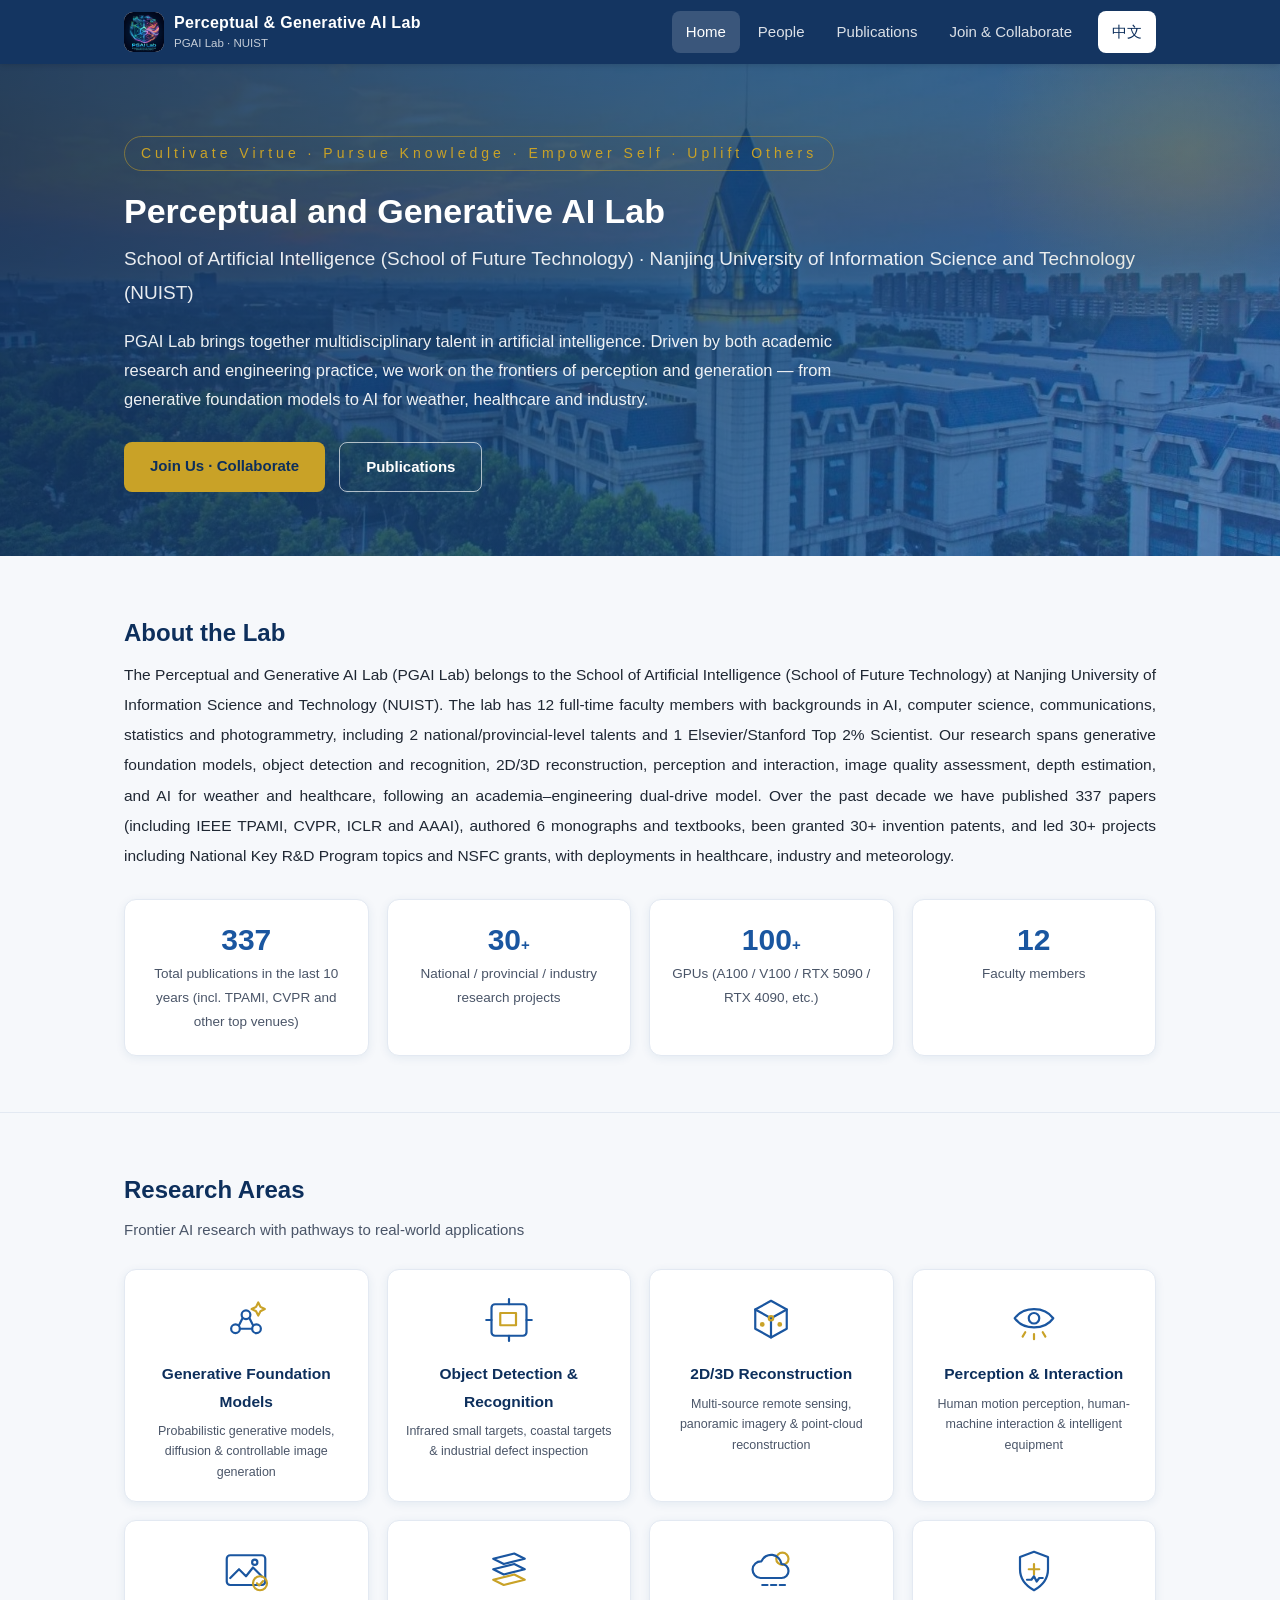
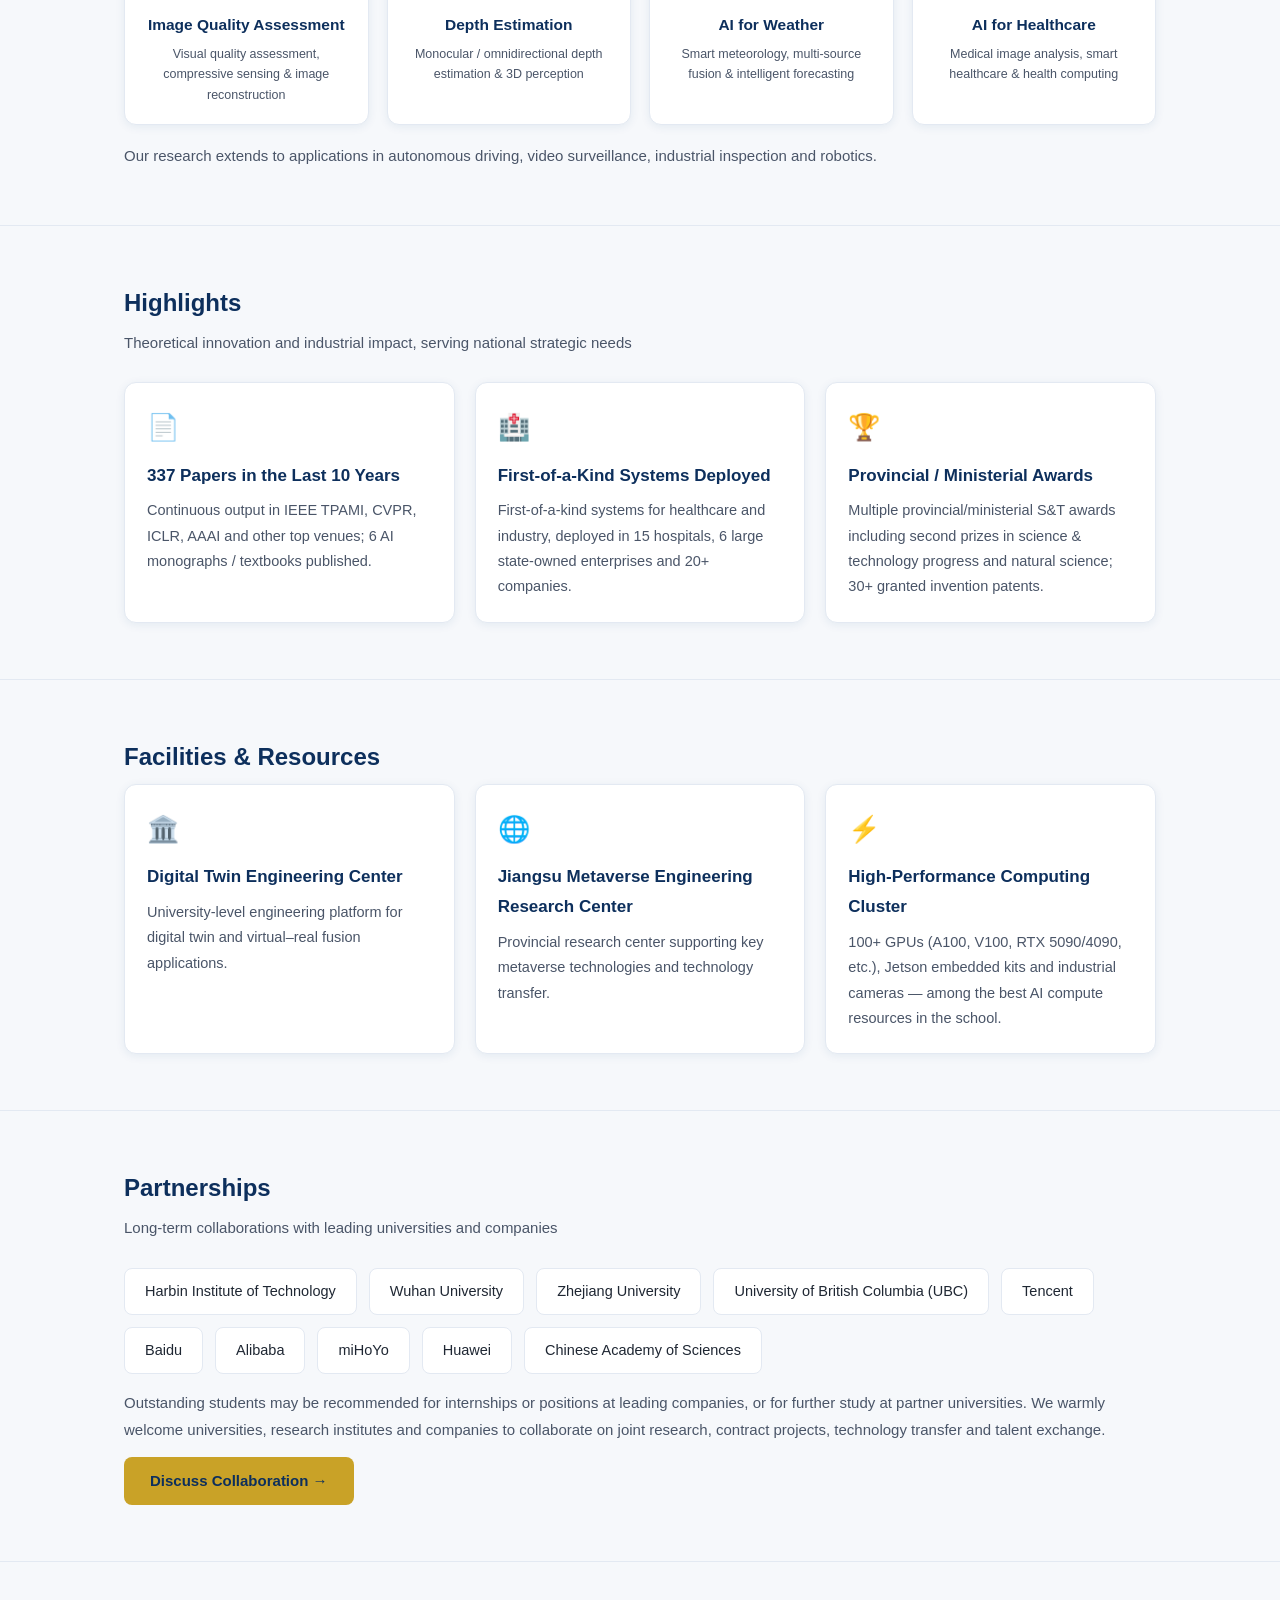
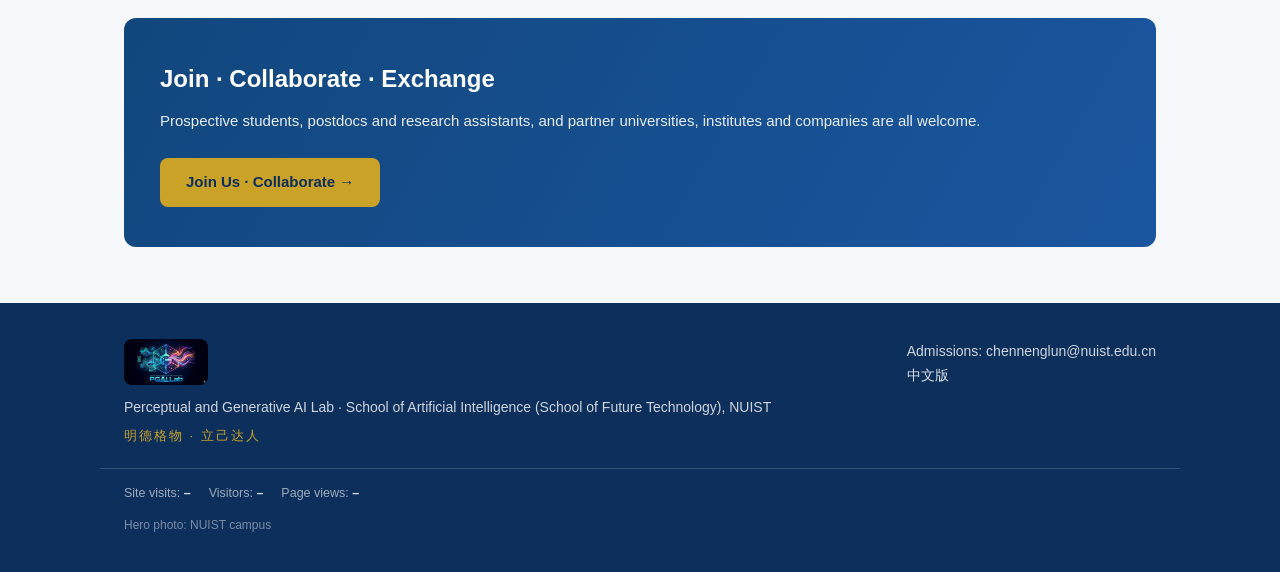
==== en/index.html @ e3d8bbc4 "Home: switch hero background to recruitment-deck cover campus photo - Use slide-1 banner from PGAI L" ====
<!DOCTYPE html>
<html lang="en">
<head>
  <meta charset="UTF-8">
  <meta name="viewport" content="width=device-width, initial-scale=1.0">
  <title>PGAI Lab · School of Artificial Intelligence (School of Future Technology), NUIST</title>
  <meta name="description" content="Perceptual and Generative AI Lab (PGAI Lab) at Nanjing University of Information Science and Technology: generative models, object detection, 2D/3D reconstruction, AI for weather and healthcare.">
  <link rel="icon" type="image/png" href="/assets/img/logo-square.png">
  <link rel="stylesheet" href="/assets/css/style.css">
</head>
<body>

<header class="site-header">
  <div class="header-inner">
    <a class="brand" href="/en/">
      <img class="logo-img" src="/assets/img/logo-square.png" alt="PGAI Lab">
      <span class="brand-text">
        <span class="brand-name">Perceptual &amp; Generative AI Lab</span><br>
        <span class="brand-sub">PGAI Lab · NUIST</span>
      </span>
    </a>
    <button class="nav-toggle" aria-label="Menu">☰</button>
    <nav class="main-nav">
      <a href="/en/" class="active">Home</a>
      <a href="/en/people.html">People</a>
      <a href="/en/publications.html">Publications</a>
      <a href="/en/join.html">Join &amp; Collaborate</a>
      <a href="/zh/" class="lang-switch">中文</a>
    </nav>
  </div>
</header>

<section class="hero">
  <div class="container">
    <span class="motto">Cultivate Virtue · Pursue Knowledge · Empower Self · Uplift Others</span>
    <h1>Perceptual and Generative AI Lab</h1>
    <div class="hero-en">School of Artificial Intelligence (School of Future Technology) · Nanjing University of Information Science and Technology (NUIST)</div>
    <p class="lead">
      PGAI Lab brings together multidisciplinary talent in artificial intelligence.
      Driven by both academic research and engineering practice, we work on the frontiers
      of perception and generation — from generative foundation models to AI for weather,
      healthcare and industry.
    </p>
    <div class="hero-actions">
      <a class="btn btn-gold" href="/en/join.html">Join Us · Collaborate</a>
      <a class="btn btn-ghost" href="/en/publications.html">Publications</a>
    </div>
  </div>
</section>

<section class="block">
  <div class="container">
    <h2 class="section-title">About the Lab</h2>
    <p class="intro-lead">
      The Perceptual and Generative AI Lab (PGAI Lab) belongs to the School of Artificial Intelligence
      (School of Future Technology) at Nanjing University of Information Science and Technology (NUIST).
      The lab has 12 full-time faculty members with backgrounds in AI, computer science, communications,
      statistics and photogrammetry, including 2 national/provincial-level talents and 1 Elsevier/Stanford
      Top 2% Scientist. Our research spans generative foundation models, object detection and recognition,
      2D/3D reconstruction, perception and interaction, image quality assessment, depth estimation, and
      AI for weather and healthcare, following an academia–engineering dual-drive model. Over the past
      decade we have published 337 papers (including IEEE TPAMI, CVPR, ICLR and AAAI), authored 6 monographs
      and textbooks, been granted 30+ invention patents, and led 30+ projects including National Key R&amp;D
      Program topics and NSFC grants, with deployments in healthcare, industry and meteorology.
    </p>
    <div class="stats">
      <div class="stat"><div class="num">337</div><div class="label">Total publications in the last 10 years (incl. TPAMI, CVPR and other top venues)</div></div>
      <div class="stat"><div class="num">30<small>+</small></div><div class="label">National / provincial / industry research projects</div></div>
      <div class="stat"><div class="num">100<small>+</small></div><div class="label">GPUs (A100 / V100 / RTX 5090 / RTX 4090, etc.)</div></div>
      <div class="stat"><div class="num">12</div><div class="label">Faculty members</div></div>
    </div>
  </div>
</section>

<section class="block">
  <div class="container">
    <h2 class="section-title">Research Areas</h2>
    <p class="section-sub">Frontier AI research with pathways to real-world applications</p>
    <div class="research-grid">
      <div class="research-card">
        <svg viewBox="0 0 64 64" fill="none" stroke="#1a56a0" stroke-width="2.5" stroke-linecap="round" stroke-linejoin="round" aria-hidden="true"><circle cx="20" cy="42" r="5"/><circle cx="32" cy="26" r="5"/><circle cx="44" cy="42" r="5"/><path d="M24 38 L28 30 M36 30 L40 38 M25 42 H39"/><path stroke="#c9a227" d="M46 12 l2.5 5 5 2.5 -5 2.5 -2.5 5 -2.5 -5 -5 -2.5 5 -2.5 Z"/></svg>
        <h3>Generative Foundation Models</h3>
        <p>Probabilistic generative models, diffusion &amp; controllable image generation</p>
      </div>
      <div class="research-card">
        <svg viewBox="0 0 64 64" fill="none" stroke="#1a56a0" stroke-width="2.5" stroke-linecap="round" stroke-linejoin="round" aria-hidden="true"><rect x="12" y="14" width="40" height="36" rx="4"/><rect stroke="#c9a227" x="22" y="24" width="18" height="14"/><path d="M32 8 V14 M32 50 V56 M6 32 H12 M52 32 H58"/></svg>
        <h3>Object Detection &amp; Recognition</h3>
        <p>Infrared small targets, coastal targets &amp; industrial defect inspection</p>
      </div>
      <div class="research-card">
        <svg viewBox="0 0 64 64" fill="none" stroke="#1a56a0" stroke-width="2.5" stroke-linecap="round" stroke-linejoin="round" aria-hidden="true"><path d="M32 10 L50 20 V42 L32 52 L14 42 V20 Z"/><path d="M14 20 L32 30 L50 20 M32 30 V52"/><circle stroke="#c9a227" cx="32" cy="30" r="2.5"/><circle stroke="#c9a227" cx="22" cy="37" r="1.5"/><circle stroke="#c9a227" cx="42" cy="37" r="1.5"/></svg>
        <h3>2D/3D Reconstruction</h3>
        <p>Multi-source remote sensing, panoramic imagery &amp; point-cloud reconstruction</p>
      </div>
      <div class="research-card">
        <svg viewBox="0 0 64 64" fill="none" stroke="#1a56a0" stroke-width="2.5" stroke-linecap="round" stroke-linejoin="round" aria-hidden="true"><path d="M10 30 C20 16 44 16 54 30 C44 44 20 44 10 30 Z"/><circle cx="32" cy="30" r="6"/><path stroke="#c9a227" d="M32 48 v6 M22 46 l-3 5 M42 46 l3 5"/></svg>
        <h3>Perception &amp; Interaction</h3>
        <p>Human motion perception, human-machine interaction &amp; intelligent equipment</p>
      </div>
      <div class="research-card">
        <svg viewBox="0 0 64 64" fill="none" stroke="#1a56a0" stroke-width="2.5" stroke-linecap="round" stroke-linejoin="round" aria-hidden="true"><rect x="10" y="14" width="44" height="34" rx="4"/><path d="M14 40 L24 30 L32 38 L40 28 L50 38"/><circle cx="42" cy="22" r="3"/><circle stroke="#c9a227" cx="48" cy="46" r="8"/><path stroke="#c9a227" d="M44.5 46 l2.5 2.5 4.5 -5"/></svg>
        <h3>Image Quality Assessment</h3>
        <p>Visual quality assessment, compressive sensing &amp; image reconstruction</p>
      </div>
      <div class="research-card">
        <svg viewBox="0 0 64 64" fill="none" stroke="#1a56a0" stroke-width="2.5" stroke-linecap="round" stroke-linejoin="round" aria-hidden="true"><path d="M14 18 L38 12 L50 18 L26 24 Z"/><path d="M14 30 L38 24 L50 30 L26 36 Z"/><path stroke="#c9a227" d="M14 42 L38 36 L50 42 L26 48 Z"/></svg>
        <h3>Depth Estimation</h3>
        <p>Monocular / omnidirectional depth estimation &amp; 3D perception</p>
      </div>
      <div class="research-card">
        <svg viewBox="0 0 64 64" fill="none" stroke="#1a56a0" stroke-width="2.5" stroke-linecap="round" stroke-linejoin="round" aria-hidden="true"><circle stroke="#c9a227" cx="45" cy="18" r="7"/><path d="M20 40 h24 a8 8 0 0 0 0 -16 a12 12 0 0 0 -23 -3 a9 9 0 0 0 -1 19 Z"/><path d="M22 48 h6 M32 48 h6 M42 48 h6"/></svg>
        <h3>AI for Weather</h3>
        <p>Smart meteorology, multi-source fusion &amp; intelligent forecasting</p>
      </div>
      <div class="research-card">
        <svg viewBox="0 0 64 64" fill="none" stroke="#1a56a0" stroke-width="2.5" stroke-linecap="round" stroke-linejoin="round" aria-hidden="true"><path d="M32 10 L48 16 V30 C48 42 41 49 32 54 C23 49 16 42 16 30 V16 Z"/><path stroke="#c9a227" d="M32 24 v12 M26 30 h12"/><path d="M24 42 h5 l3 -4 3 6 3 -4 h4"/></svg>
        <h3>AI for Healthcare</h3>
        <p>Medical image analysis, smart healthcare &amp; health computing</p>
      </div>
    </div>
    <p style="margin-top:18px;color:var(--ink-soft);font-size:15px;">
      Our research extends to applications in autonomous driving, video surveillance,
      industrial inspection and robotics.
    </p>
  </div>
</section>

<section class="block">
  <div class="container">
    <h2 class="section-title">Highlights</h2>
    <p class="section-sub">Theoretical innovation and industrial impact, serving national strategic needs</p>
    <div class="card-grid">
      <div class="card">
        <div class="icon">📄</div>
        <h3>337 Papers in the Last 10 Years</h3>
        <p>Continuous output in IEEE TPAMI, CVPR, ICLR, AAAI and other top venues; 6 AI monographs / textbooks published.</p>
      </div>
      <div class="card">
        <div class="icon">🏥</div>
        <h3>First-of-a-Kind Systems Deployed</h3>
        <p>First-of-a-kind systems for healthcare and industry, deployed in 15 hospitals, 6 large state-owned enterprises and 20+ companies.</p>
      </div>
      <div class="card">
        <div class="icon">🏆</div>
        <h3>Provincial / Ministerial Awards</h3>
        <p>Multiple provincial/ministerial S&amp;T awards including second prizes in science &amp; technology progress and natural science; 30+ granted invention patents.</p>
      </div>
    </div>
  </div>
</section>

<section class="block">
  <div class="container">
    <h2 class="section-title">Facilities &amp; Resources</h2>
    <div class="card-grid">
      <div class="card">
        <div class="icon">🏛️</div>
        <h3>Digital Twin Engineering Center</h3>
        <p>University-level engineering platform for digital twin and virtual–real fusion applications.</p>
      </div>
      <div class="card">
        <div class="icon">🌐</div>
        <h3>Jiangsu Metaverse Engineering Research Center</h3>
        <p>Provincial research center supporting key metaverse technologies and technology transfer.</p>
      </div>
      <div class="card">
        <div class="icon">⚡</div>
        <h3>High-Performance Computing Cluster</h3>
        <p>100+ GPUs (A100, V100, RTX 5090/4090, etc.), Jetson embedded kits and industrial cameras — among the best AI compute resources in the school.</p>
      </div>
    </div>
  </div>
</section>

<section class="block">
  <div class="container">
    <h2 class="section-title">Partnerships</h2>
    <p class="section-sub">Long-term collaborations with leading universities and companies</p>
    <div class="partner-row">
      <span class="partner">Harbin Institute of Technology</span>
      <span class="partner">Wuhan University</span>
      <span class="partner">Zhejiang University</span>
      <span class="partner">University of British Columbia (UBC)</span>
      <span class="partner">Tencent</span>
      <span class="partner">Baidu</span>
      <span class="partner">Alibaba</span>
      <span class="partner">miHoYo</span>
      <span class="partner">Huawei</span>
      <span class="partner">Chinese Academy of Sciences</span>
    </div>
    <p style="margin-top:16px;color:var(--ink-soft);font-size:15px;">
      Outstanding students may be recommended for internships or positions at leading companies,
      or for further study at partner universities.
      We warmly welcome universities, research institutes and companies to collaborate on joint research,
      contract projects, technology transfer and talent exchange.
    </p>
    <p style="margin-top:14px;"><a class="btn btn-gold" href="mailto:dingxin@nuist.edu.cn">Discuss Collaboration →</a></p>
  </div>
</section>

<section class="block">
  <div class="container">
    <div class="cta">
      <div>
        <h2>Join · Collaborate · Exchange</h2>
        <p>Prospective students, postdocs and research assistants, and partner universities, institutes and companies are all welcome.</p>
      </div>
      <a class="btn btn-gold" href="/en/join.html">Join Us · Collaborate →</a>
    </div>
  </div>
</section>

<footer class="site-footer">
  <div class="container footer-inner">
    <div>
      <img class="footer-logo" src="/assets/img/logo-wide.png" alt="PGAI Lab">
      <div>Perceptual and Generative AI Lab · School of Artificial Intelligence (School of Future Technology), NUIST</div>
      <div class="motto">明德格物 · 立己达人</div>
    </div>
    <div>
      <div>Admissions: chennenglun@nuist.edu.cn</div>
      <div><a href="/zh/">中文版</a></div>
    </div>
  </div>
  <div class="container busuanzi-wrap">
    <span>Site visits: <span id="busuanzi_value_site_pv">–</span></span><span>Visitors: <span id="busuanzi_value_site_uv">–</span></span><span>Page views: <span id="busuanzi_value_page_pv">–</span></span>
  </div>
  <div class="container photo-credit">Hero photo: NUIST campus</div>
</footer>

<script src="/assets/js/main.js"></script>
<script async src="https://busuanzi.ibruce.info/busuanzi/2.3/busuanzi.pure.mini.js"></script>
</body>
</html>
---- assets/css/style.css ----
/* ==========================================================
   PGAI Lab · NUIST — shared stylesheet
   ========================================================== */
:root {
  --blue-900: #0d2f5c;
  --blue-700: #12477d;
  --blue-600: #1a56a0;
  --blue-500: #2467b8;
  --gold: #c9a227;
  --ink: #1f2733;
  --ink-soft: #4a5568;
  --line: #e3e9f2;
  --bg: #f6f8fb;
  --card: #ffffff;
  --radius: 12px;
  --shadow: 0 2px 10px rgba(18, 71, 125, 0.08);
  --maxw: 1080px;
}

* { margin: 0; padding: 0; box-sizing: border-box; }

html { scroll-behavior: smooth; }

body {
  font-family: -apple-system, BlinkMacSystemFont, "PingFang SC", "Hiragino Sans GB",
    "Microsoft YaHei", "Segoe UI", Roboto, "Helvetica Neue", Arial, sans-serif;
  color: var(--ink);
  background: var(--bg);
  line-height: 1.75;
  font-size: 16px;
}

a { color: var(--blue-600); text-decoration: none; }
a:hover { color: var(--blue-500); text-decoration: underline; }

img { max-width: 100%; display: block; }

.container { max-width: var(--maxw); margin: 0 auto; padding: 0 24px; }

/* ---------- Header ---------- */
.site-header {
  position: sticky; top: 0; z-index: 50;
  background: rgba(13, 47, 92, 0.97);
  backdrop-filter: blur(6px);
  box-shadow: 0 1px 6px rgba(0, 0, 0, 0.15);
}
.header-inner {
  max-width: var(--maxw); margin: 0 auto; padding: 0 24px;
  display: flex; align-items: center; justify-content: space-between;
  height: 64px; gap: 16px;
}
.brand { display: flex; align-items: center; gap: 10px; color: #fff; }
.brand:hover { text-decoration: none; color: #fff; }
.brand .logo-mark {
  width: 38px; height: 38px; border-radius: 9px;
  background: linear-gradient(135deg, var(--gold), #e3c65a);
  color: var(--blue-900); font-weight: 800; font-size: 15px;
  display: flex; align-items: center; justify-content: center;
  letter-spacing: 0.5px;
}
.brand .logo-img {
  width: 40px; height: 40px; border-radius: 9px; object-fit: contain;
  background: #f5f7fa; flex: none;
}
.footer-logo {
  height: 46px; width: auto; border-radius: 8px; margin-bottom: 10px;
  background: #f5f7fa; display: block;
}
.brand .brand-text { line-height: 1.2; }
.brand .brand-name { font-size: 16px; font-weight: 700; letter-spacing: 0.3px; }
.brand .brand-sub { font-size: 11.5px; opacity: 0.75; }

.main-nav { display: flex; align-items: center; gap: 4px; }
.main-nav a {
  color: rgba(255, 255, 255, 0.85); font-size: 15px; font-weight: 500;
  padding: 8px 14px; border-radius: 8px; transition: background 0.15s;
}
.main-nav a:hover { background: rgba(255, 255, 255, 0.12); color: #fff; text-decoration: none; }
.main-nav a.active { background: rgba(255, 255, 255, 0.16); color: #fff; }
.lang-switch {
  margin-left: 8px; padding: 6px 12px; font-size: 13px; font-weight: 600;
  color: var(--blue-900) !important; background: #fff; border-radius: 20px;
}
.lang-switch:hover { background: var(--gold); color: var(--blue-900) !important; }

.nav-toggle {
  display: none; background: none; border: 0; color: #fff;
  font-size: 22px; cursor: pointer; padding: 6px 10px;
}

/* ---------- Hero ---------- */
.hero {
  background:
    linear-gradient(120deg, rgba(13, 47, 92, 0.88) 0%, rgba(18, 71, 125, 0.78) 55%, rgba(26, 86, 160, 0.66) 100%),
    url("../img/campus-hero.jpg") center / cover no-repeat;
  background-color: var(--blue-900);
  color: #fff; padding: 72px 0 64px; position: relative; overflow: hidden;
}
.hero::after {
  content: ""; position: absolute; right: -120px; top: -120px;
  width: 420px; height: 420px; border-radius: 50%;
  background: radial-gradient(circle, rgba(201, 162, 39, 0.22), transparent 70%);
}
.hero .motto {
  display: inline-block; font-size: 14px; letter-spacing: 4px;
  color: var(--gold); border: 1px solid rgba(201, 162, 39, 0.5);
  border-radius: 20px; padding: 4px 16px; margin-bottom: 18px;
}
.hero h1 { font-size: 34px; line-height: 1.35; font-weight: 800; margin-bottom: 8px; }
.hero .hero-en { font-size: 19px; opacity: 0.9; font-weight: 500; margin-bottom: 18px; }
.hero p.lead { max-width: 760px; font-size: 16.5px; opacity: 0.92; }
.hero .hero-actions { margin-top: 28px; display: flex; gap: 14px; flex-wrap: wrap; }
.btn {
  display: inline-block; padding: 11px 26px; border-radius: 8px;
  font-size: 15px; font-weight: 600; transition: transform 0.12s, box-shadow 0.12s;
}
.btn:hover { text-decoration: none; transform: translateY(-1px); }
.btn-gold { background: var(--gold); color: var(--blue-900) !important; }
.btn-gold:hover { background: #d9b53e; }
.btn-ghost { border: 1.5px solid rgba(255, 255, 255, 0.65); color: #fff !important; }
.btn-ghost:hover { background: rgba(255, 255, 255, 0.12); }

/* ---------- Page hero (inner pages) ---------- */
.page-hero {
  background: linear-gradient(120deg, var(--blue-900), var(--blue-700));
  color: #fff; padding: 44px 0 40px;
}
.page-hero h1 { font-size: 28px; font-weight: 800; }
.page-hero .crumb { font-size: 13.5px; opacity: 0.7; margin-bottom: 6px; }

/* ---------- Sections ---------- */
section.block { padding: 56px 0; }
section.block + section.block { border-top: 1px solid var(--line); }
.section-title { font-size: 24px; font-weight: 800; color: var(--blue-900); margin-bottom: 6px; }
.section-title .en { font-size: 15px; font-weight: 500; color: var(--ink-soft); margin-left: 10px; }
.section-sub { color: var(--ink-soft); margin-bottom: 26px; font-size: 15px; }

/* ---------- Stats ---------- */
.stats {
  display: grid; grid-template-columns: repeat(4, 1fr); gap: 18px;
  margin-top: 8px;
}
.stat {
  background: var(--card); border: 1px solid var(--line); border-radius: var(--radius);
  padding: 22px 18px; text-align: center; box-shadow: var(--shadow);
}
.stat .num { font-size: 30px; font-weight: 800; color: var(--blue-600); line-height: 1.2; }
.stat .num small { font-size: 15px; font-weight: 600; }
.stat .label { font-size: 13.5px; color: var(--ink-soft); margin-top: 4px; }

/* ---------- Intro & research cards ---------- */
.intro-lead {
  font-size: 15.5px; color: var(--ink); line-height: 1.95;
  margin-bottom: 28px; text-align: justify;
}
.research-grid { display: grid; grid-template-columns: repeat(4, 1fr); gap: 18px; }
.research-card {
  background: var(--card); border: 1px solid var(--line); border-radius: var(--radius);
  box-shadow: var(--shadow); padding: 22px 16px 18px; text-align: center;
  transition: transform 0.15s, box-shadow 0.15s;
}
.research-card:hover { transform: translateY(-3px); box-shadow: 0 6px 18px rgba(18, 71, 125, 0.14); }
.research-card svg { width: 56px; height: 56px; margin: 0 auto 12px; display: block; }
.research-card h3 { font-size: 15.5px; color: var(--blue-900); margin-bottom: 6px; }
.research-card p { font-size: 12.5px; color: var(--ink-soft); line-height: 1.65; }

/* ---------- Cards ---------- */
.card-grid { display: grid; grid-template-columns: repeat(3, 1fr); gap: 20px; }
.card {
  background: var(--card); border: 1px solid var(--line); border-radius: var(--radius);
  padding: 22px; box-shadow: var(--shadow);
}
.card h3 { font-size: 17px; color: var(--blue-900); margin-bottom: 8px; }
.card p { font-size: 14.5px; color: var(--ink-soft); }
.card .icon { font-size: 26px; margin-bottom: 10px; }

/* ---------- Team ---------- */
.team-grid { display: grid; grid-template-columns: repeat(4, 1fr); gap: 20px; }
.member {
  background: var(--card); border: 1px solid var(--line); border-radius: var(--radius);
  padding: 22px 18px; text-align: center; box-shadow: var(--shadow);
  transition: transform 0.15s, box-shadow 0.15s;
}
.member:hover { transform: translateY(-3px); box-shadow: 0 6px 18px rgba(18, 71, 125, 0.14); }
.avatar {
  width: 72px; height: 72px; border-radius: 50%; margin: 0 auto 12px;
  background: linear-gradient(135deg, var(--blue-600), var(--blue-500));
  color: #fff; font-size: 24px; font-weight: 700;
  display: flex; align-items: center; justify-content: center;
}
.member.director .avatar { background: linear-gradient(135deg, var(--blue-900), var(--gold)); }
.member .name { font-size: 17px; font-weight: 700; color: var(--blue-900); }
.member .title { font-size: 13px; color: var(--gold); font-weight: 600; margin: 2px 0 8px; min-height: 18px; }
.member .field { font-size: 13px; color: var(--ink-soft); line-height: 1.6; }
.member .email { display: inline-block; margin-top: 10px; font-size: 12.5px; word-break: break-all; }
.member .bio { font-size: 13px; color: var(--ink-soft); text-align: left; margin-top: 12px; border-top: 1px dashed var(--line); padding-top: 12px; line-height: 1.7; }
.member img.avatar-img, .director-photo {
  width: 72px; height: 72px; border-radius: 50%; object-fit: cover;
  margin: 0 auto 12px; display: block; border: 3px solid #eaf1fa;
}
.director-photo { width: 110px; height: 110px; }
.member .homepage { display: inline-block; margin-top: 8px; font-size: 12.5px; font-weight: 600; }

/* ---------- Lists ---------- */
.feat-list { list-style: none; }
.feat-list li { padding: 9px 0 9px 30px; position: relative; color: var(--ink); font-size: 15px; }
.feat-list li::before {
  content: "✓"; position: absolute; left: 0; top: 9px;
  color: var(--gold); font-weight: 800;
}
.tag-row { display: flex; flex-wrap: wrap; gap: 10px; }
.tag {
  background: #eaf1fa; color: var(--blue-700); border-radius: 20px;
  padding: 6px 16px; font-size: 14px; font-weight: 500;
}

/* ---------- Partners ---------- */
.partner-row { display: flex; flex-wrap: wrap; gap: 12px; }
.partner {
  background: var(--card); border: 1px solid var(--line); border-radius: 8px;
  padding: 10px 20px; font-size: 14.5px; color: var(--ink); font-weight: 500;
}

/* ---------- CTA ---------- */
.cta {
  background: linear-gradient(120deg, var(--blue-700), var(--blue-600));
  color: #fff; border-radius: var(--radius); padding: 40px 36px;
  display: flex; align-items: center; justify-content: space-between; gap: 24px; flex-wrap: wrap;
}
.cta h2 { font-size: 24px; margin-bottom: 8px; }
.cta p { opacity: 0.9; font-size: 15px; }

/* ---------- Footer ---------- */
.site-footer { background: var(--blue-900); color: rgba(255, 255, 255, 0.8); padding: 36px 0; margin-top: 0; }
.footer-inner { display: flex; justify-content: space-between; gap: 24px; flex-wrap: wrap; font-size: 14px; }
.footer-inner a { color: rgba(255, 255, 255, 0.85); }
.footer-inner .motto { color: var(--gold); letter-spacing: 2px; margin-top: 6px; font-size: 13px; }
.busuanzi-wrap {
  display: flex; flex-wrap: wrap; gap: 6px 18px; margin-top: 20px; padding-top: 14px;
  border-top: 1px solid rgba(255, 255, 255, 0.15);
  font-size: 12.5px; color: rgba(255, 255, 255, 0.6);
}
.busuanzi-wrap span span { color: rgba(255, 255, 255, 0.85); font-weight: 600; }
.photo-credit { margin-top: 10px; font-size: 12px; color: rgba(255, 255, 255, 0.45); }
.photo-credit a { color: rgba(255, 255, 255, 0.6); }
.photo-credit a:hover { color: rgba(255, 255, 255, 0.85); }

/* ---------- Publications ---------- */
.pub-group { margin: 30px 0 12px; font-size: 18px; font-weight: 700; color: var(--blue-900); }
.pub-group:first-of-type { margin-top: 0; }
.pub-group span { font-size: 13.5px; font-weight: 500; color: var(--ink-soft); margin-left: 8px; }
.year-nav { display: flex; flex-wrap: wrap; gap: 8px; margin: 6px 0 10px; }
.year-nav a {
  background: #eaf1fa; color: var(--blue-700); border-radius: 16px;
  padding: 4px 13px; font-size: 13px; font-weight: 600;
}
.year-nav a:hover { background: var(--gold); color: var(--blue-900); text-decoration: none; }
.pub-year {
  font-size: 22px; font-weight: 800; color: var(--blue-900);
  margin: 36px 0 10px; padding-bottom: 6px; border-bottom: 2px solid var(--gold);
}
.pub-cat { font-size: 15px; font-weight: 700; color: var(--blue-700); margin: 16px 0 8px; }
.pub-cat span { color: var(--ink-soft); font-weight: 500; font-size: 13px; }
.pub-card { padding: 6px 22px; }
.pub-item .venue-line { font-size: 13px; color: var(--ink-soft); margin-top: 4px; }
.tier {
  display: inline-block; background: #fdf3d7; color: #8a6d1a; border-radius: 5px;
  padding: 1px 8px; font-size: 12px; font-weight: 600; margin-left: 6px;
}
.pub-item { padding: 16px 0; border-bottom: 1px solid var(--line); }
.pub-item:last-child { border-bottom: 0; }
.pub-item .venue {
  display: inline-block; background: #eaf1fa; color: var(--blue-700);
  border-radius: 6px; padding: 2px 10px; font-size: 12.5px; font-weight: 600; margin-right: 8px;
}
.pub-item .title { font-weight: 600; }
.pub-item .authors { font-size: 13.5px; color: var(--ink-soft); margin-top: 4px; }

/* ---------- Responsive ---------- */
@media (max-width: 900px) {
  .stats { grid-template-columns: repeat(2, 1fr); }
  .card-grid { grid-template-columns: repeat(2, 1fr); }
  .team-grid { grid-template-columns: repeat(2, 1fr); }
  .research-grid { grid-template-columns: repeat(2, 1fr); }
  .main-nav {
    display: none; position: absolute; top: 64px; left: 0; right: 0;
    background: var(--blue-900); flex-direction: column; align-items: stretch;
    padding: 10px 16px 16px; gap: 2px;
  }
  .main-nav.open { display: flex; }
  .nav-toggle { display: block; }
  .hero h1 { font-size: 27px; }
  .hero {
    background-image:
      linear-gradient(120deg, rgba(13, 47, 92, 0.88) 0%, rgba(18, 71, 125, 0.78) 55%, rgba(26, 86, 160, 0.66) 100%),
      url("../img/campus-hero-sm.jpg");
  }
}
@media (max-width: 560px) {
  .card-grid, .team-grid, .stats { grid-template-columns: 1fr; }
  .hero { padding: 52px 0 44px; }
}
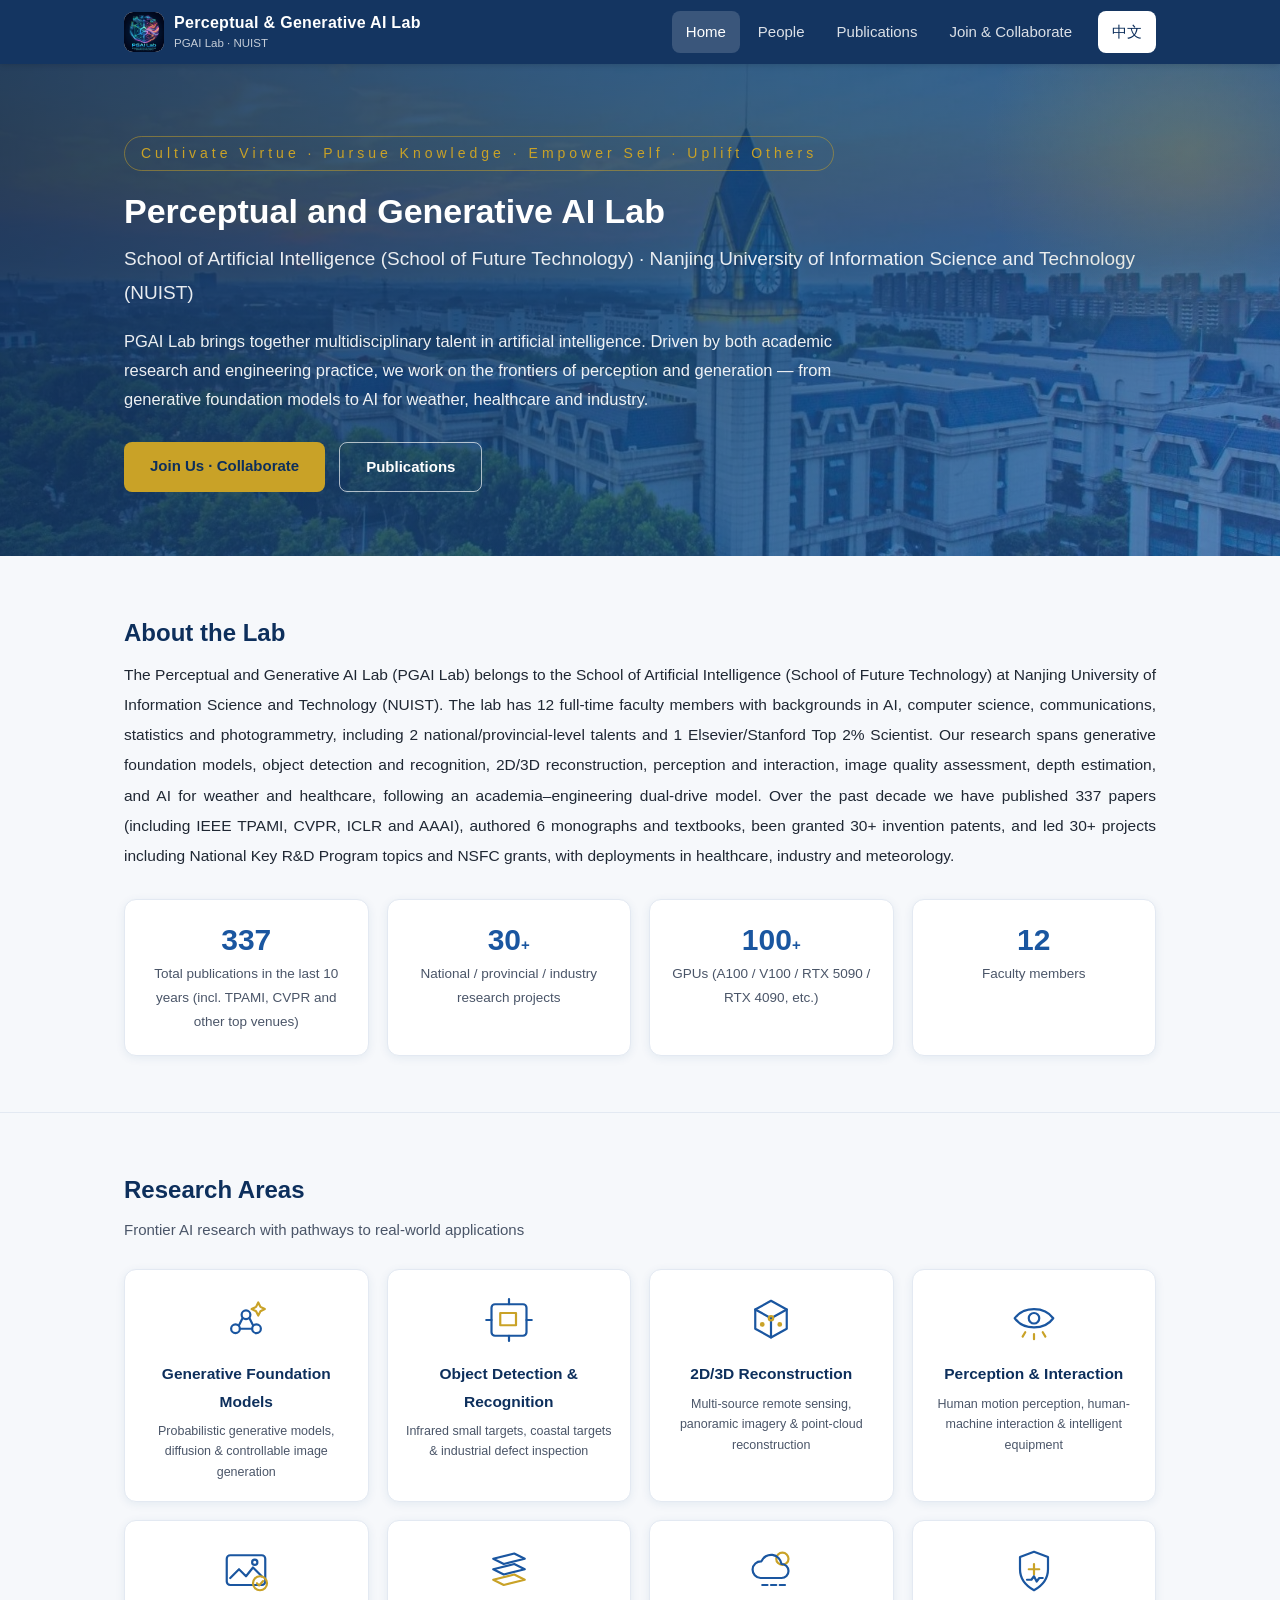
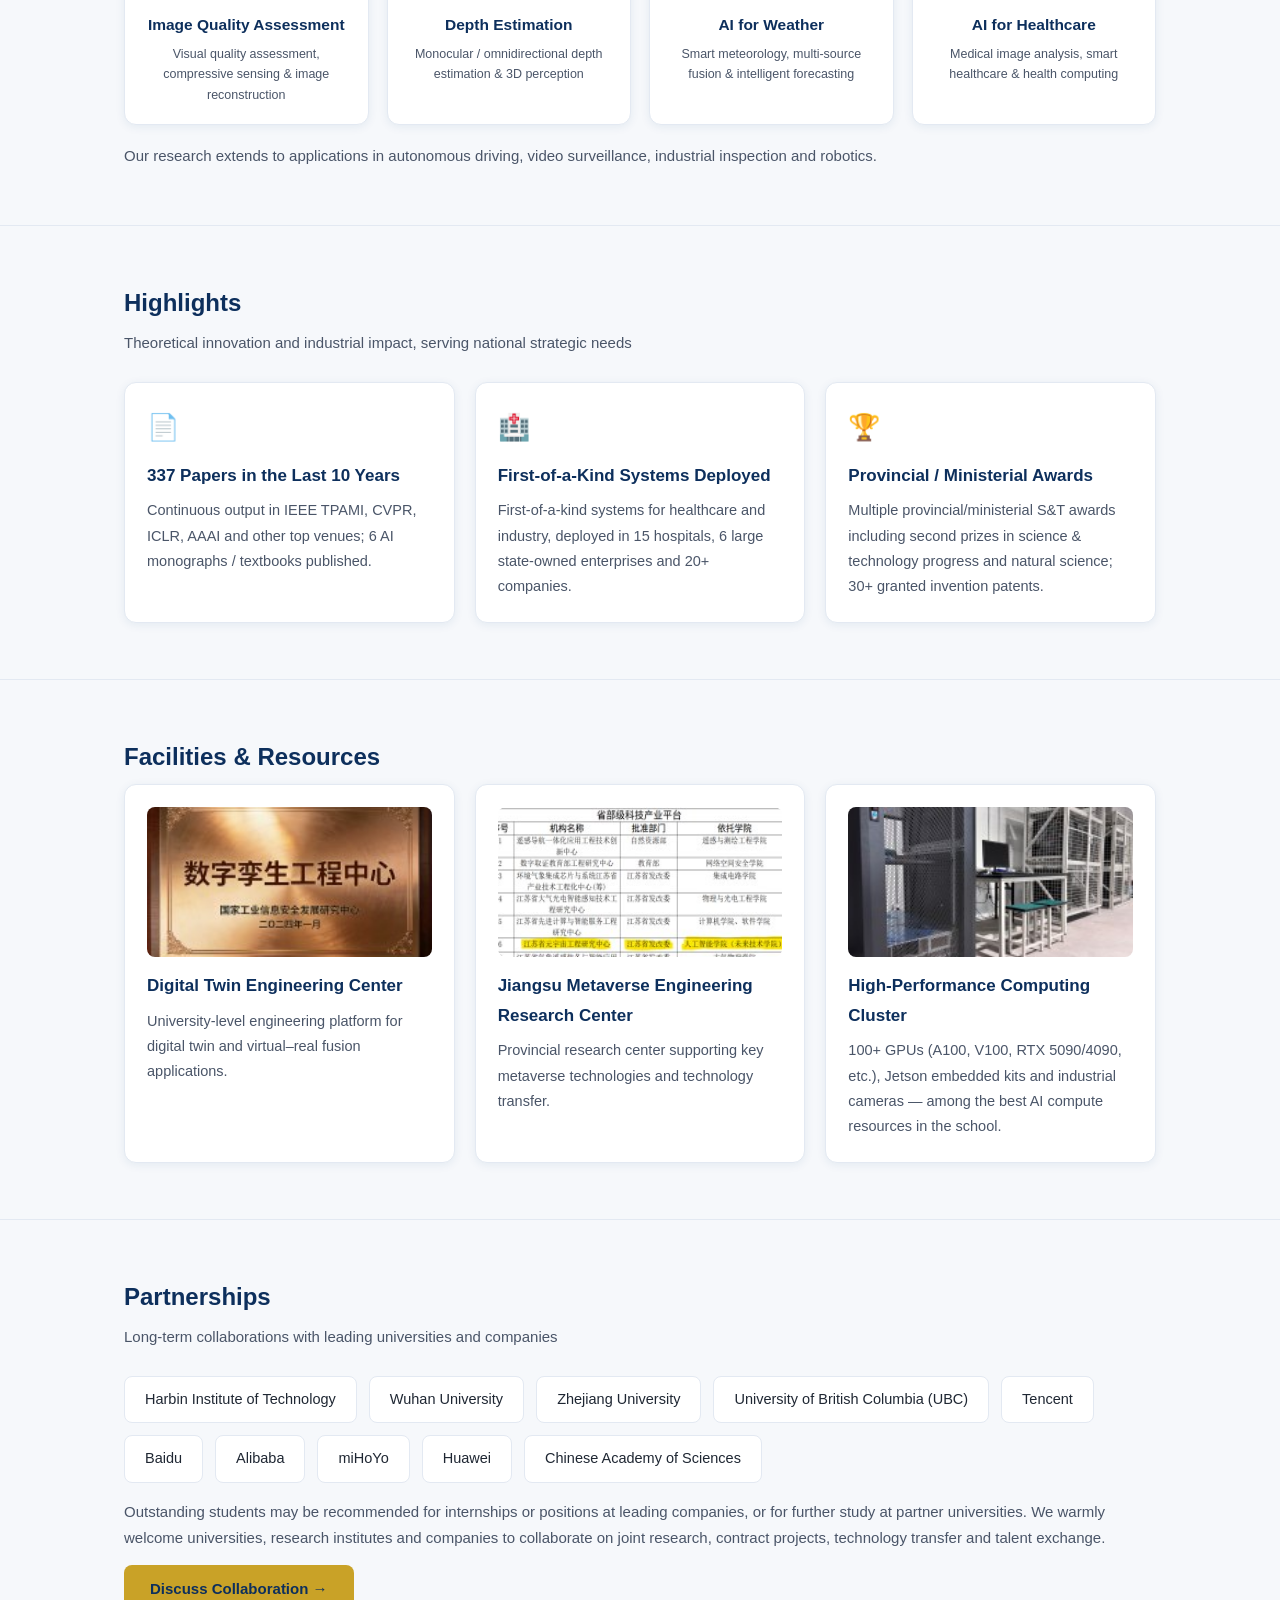
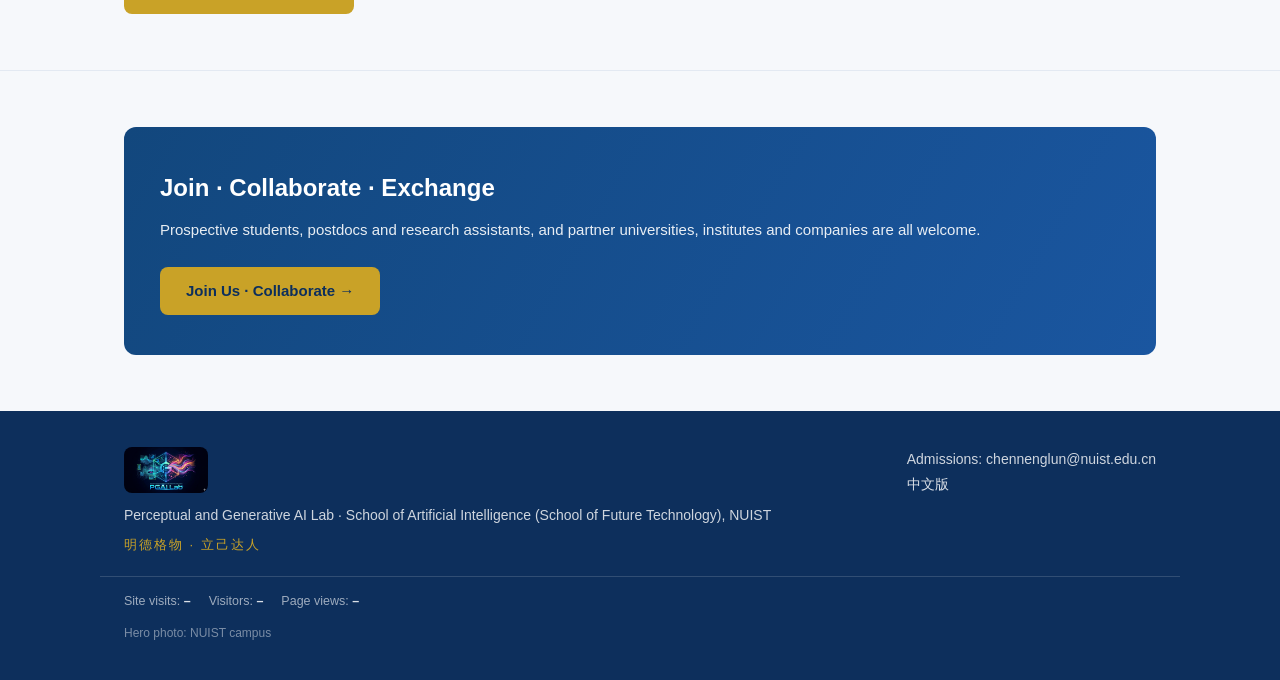
==== commit da9474f7: "Home: add facility photos to platform cards (zh/en) - Digital Twin Center, Metaverse Center, computi" ====
--- a/en/index.html
+++ b/en/index.html
@@ -6,7 +6,7 @@
   <title>PGAI Lab · School of Artificial Intelligence (School of Future Technology), NUIST</title>
   <meta name="description" content="Perceptual and Generative AI Lab (PGAI Lab) at Nanjing University of Information Science and Technology: generative models, object detection, 2D/3D reconstruction, AI for weather and healthcare.">
   <link rel="icon" type="image/png" href="/assets/img/logo-square.png">
-  <link rel="stylesheet" href="/assets/css/style.css">
+  <link rel="stylesheet" href="/assets/css/style.css?v=20261120b">
 </head>
 <body>
 
@@ -154,17 +154,17 @@
     <h2 class="section-title">Facilities &amp; Resources</h2>
     <div class="card-grid">
       <div class="card">
-        <div class="icon">🏛️</div>
+        <img class="card-photo" src="/assets/img/facilities/digital-twin.jpg?v=20261120b" alt="Digital Twin Engineering Center">
         <h3>Digital Twin Engineering Center</h3>
         <p>University-level engineering platform for digital twin and virtual–real fusion applications.</p>
       </div>
       <div class="card">
-        <div class="icon">🌐</div>
+        <img class="card-photo" src="/assets/img/facilities/metaverse.jpg?v=20261120b" alt="Jiangsu Metaverse Engineering Research Center">
         <h3>Jiangsu Metaverse Engineering Research Center</h3>
         <p>Provincial research center supporting key metaverse technologies and technology transfer.</p>
       </div>
       <div class="card">
-        <div class="icon">⚡</div>
+        <img class="card-photo" src="/assets/img/facilities/computing.jpg?v=20261120b" alt="High-Performance Computing Cluster server room">
         <h3>High-Performance Computing Cluster</h3>
         <p>100+ GPUs (A100, V100, RTX 5090/4090, etc.), Jetson embedded kits and industrial cameras — among the best AI compute resources in the school.</p>
       </div>
--- a/assets/css/style.css
+++ b/assets/css/style.css
@@ -92,7 +92,7 @@
 .hero {
   background:
     linear-gradient(120deg, rgba(13, 47, 92, 0.88) 0%, rgba(18, 71, 125, 0.78) 55%, rgba(26, 86, 160, 0.66) 100%),
-    url("../img/campus-hero.jpg") center / cover no-repeat;
+    url("../img/campus-hero.jpg?v=20261120") center / cover no-repeat;
   background-color: var(--blue-900);
   color: #fff; padding: 72px 0 64px; position: relative; overflow: hidden;
 }
@@ -173,6 +173,10 @@
 .card h3 { font-size: 17px; color: var(--blue-900); margin-bottom: 8px; }
 .card p { font-size: 14.5px; color: var(--ink-soft); }
 .card .icon { font-size: 26px; margin-bottom: 10px; }
+.card .card-photo {
+  width: 100%; height: 150px; object-fit: cover;
+  border-radius: 8px; margin-bottom: 14px; background: var(--bg);
+}
 
 /* ---------- Team ---------- */
 .team-grid { display: grid; grid-template-columns: repeat(4, 1fr); gap: 20px; }
@@ -293,7 +297,7 @@
   .hero {
     background-image:
       linear-gradient(120deg, rgba(13, 47, 92, 0.88) 0%, rgba(18, 71, 125, 0.78) 55%, rgba(26, 86, 160, 0.66) 100%),
-      url("../img/campus-hero-sm.jpg");
+      url("../img/campus-hero-sm.jpg?v=20261120");
   }
 }
 @media (max-width: 560px) {
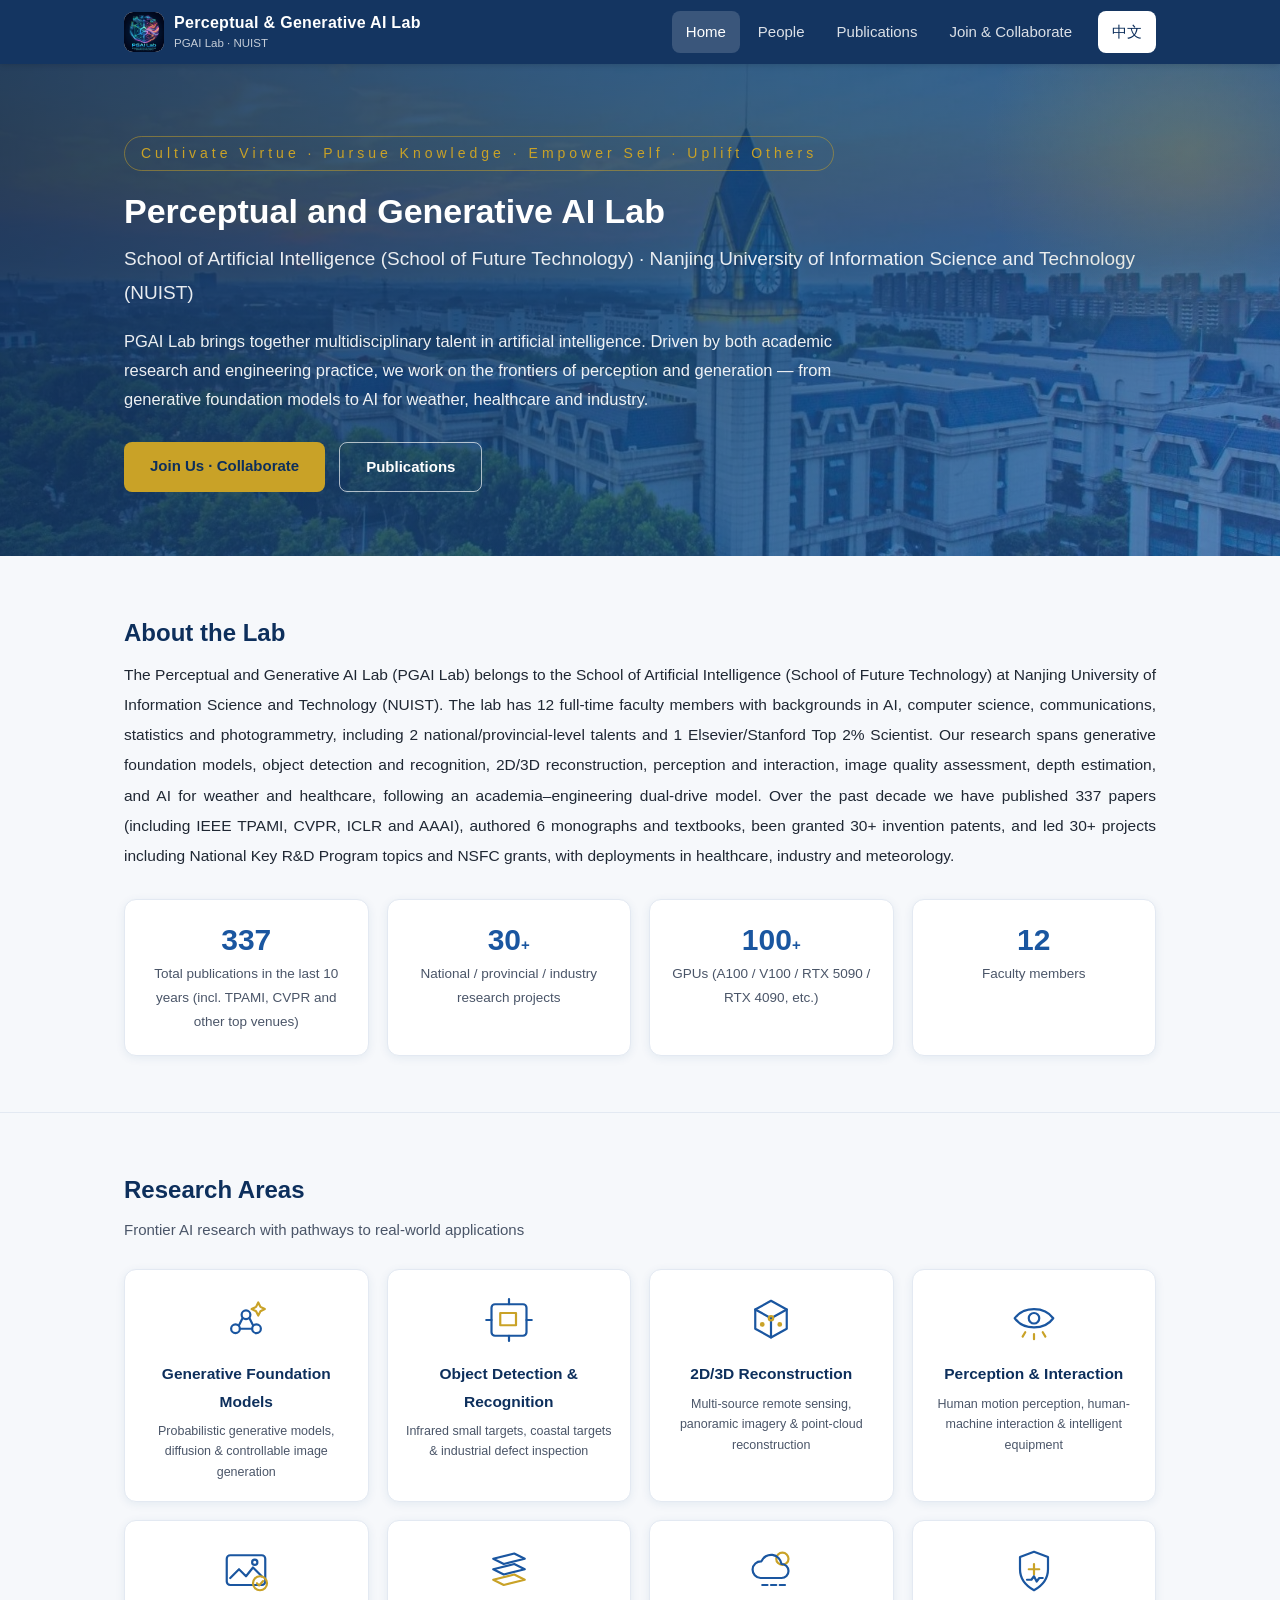
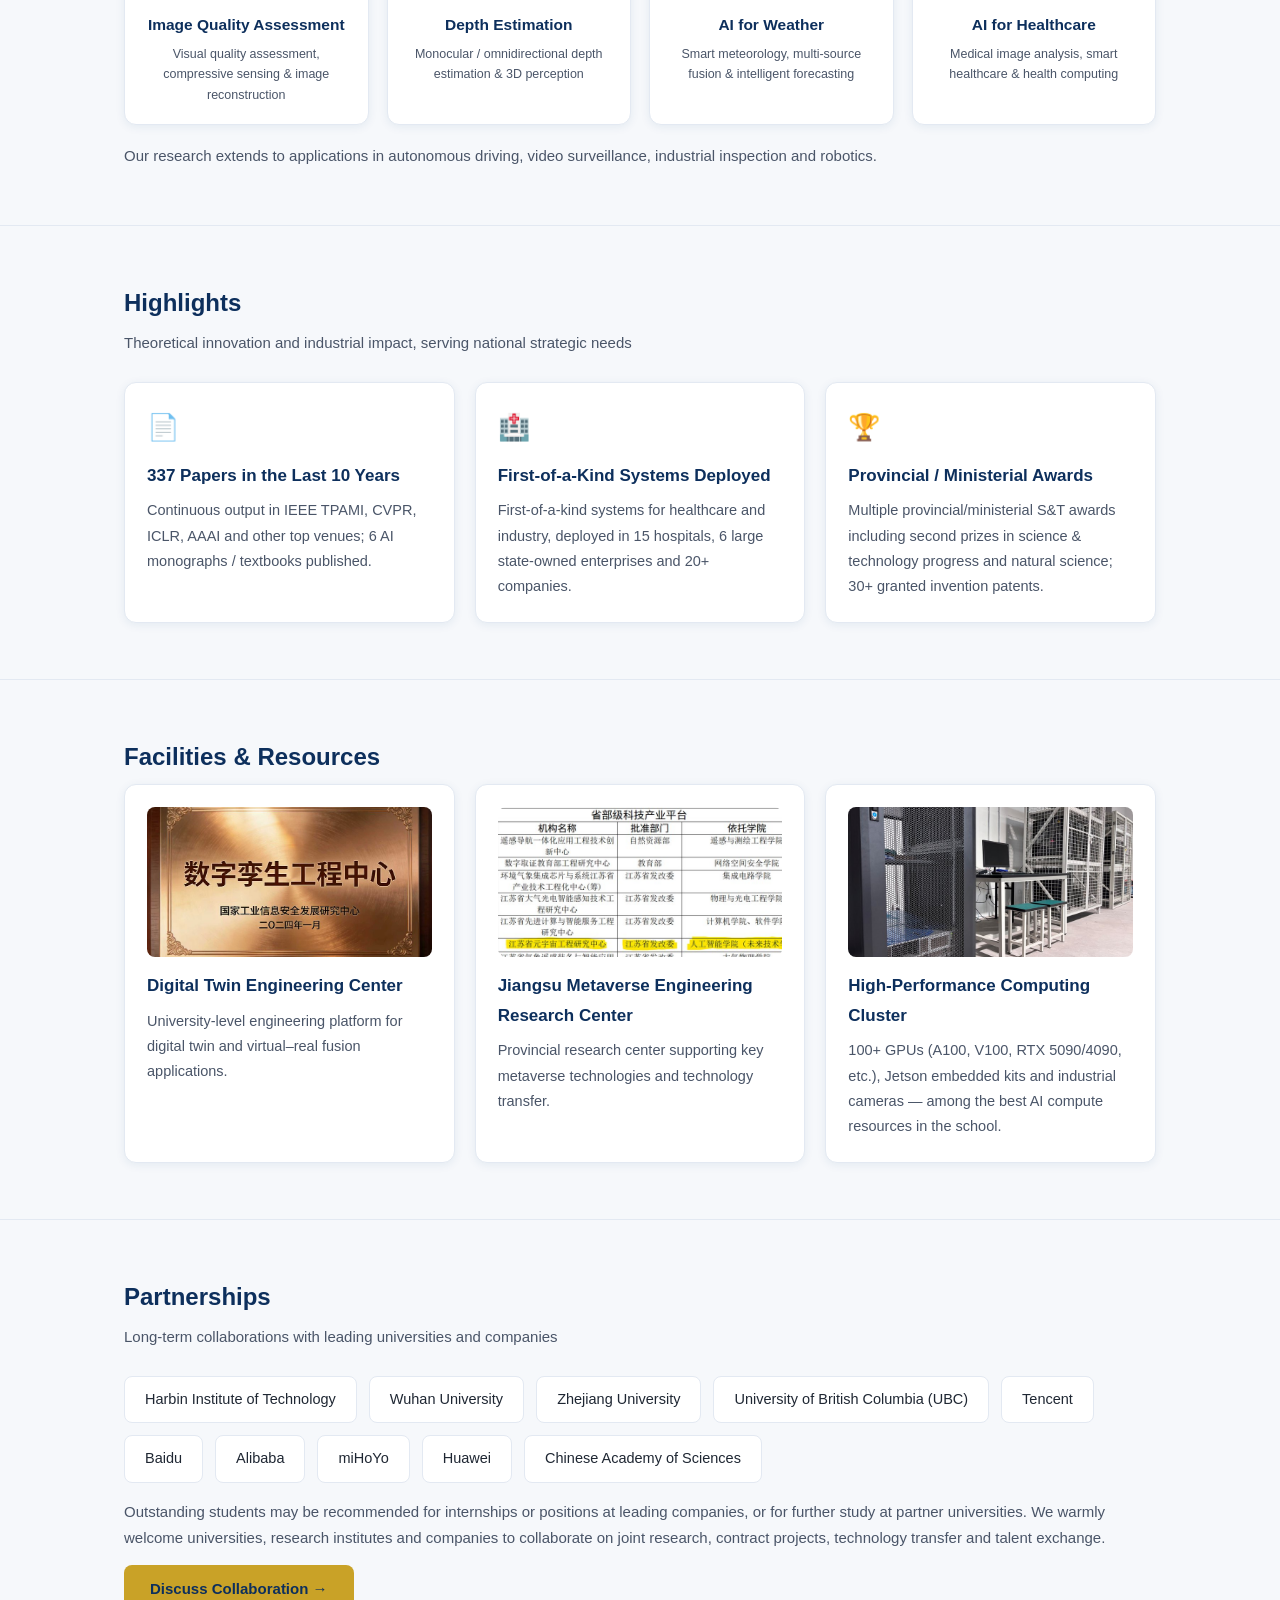
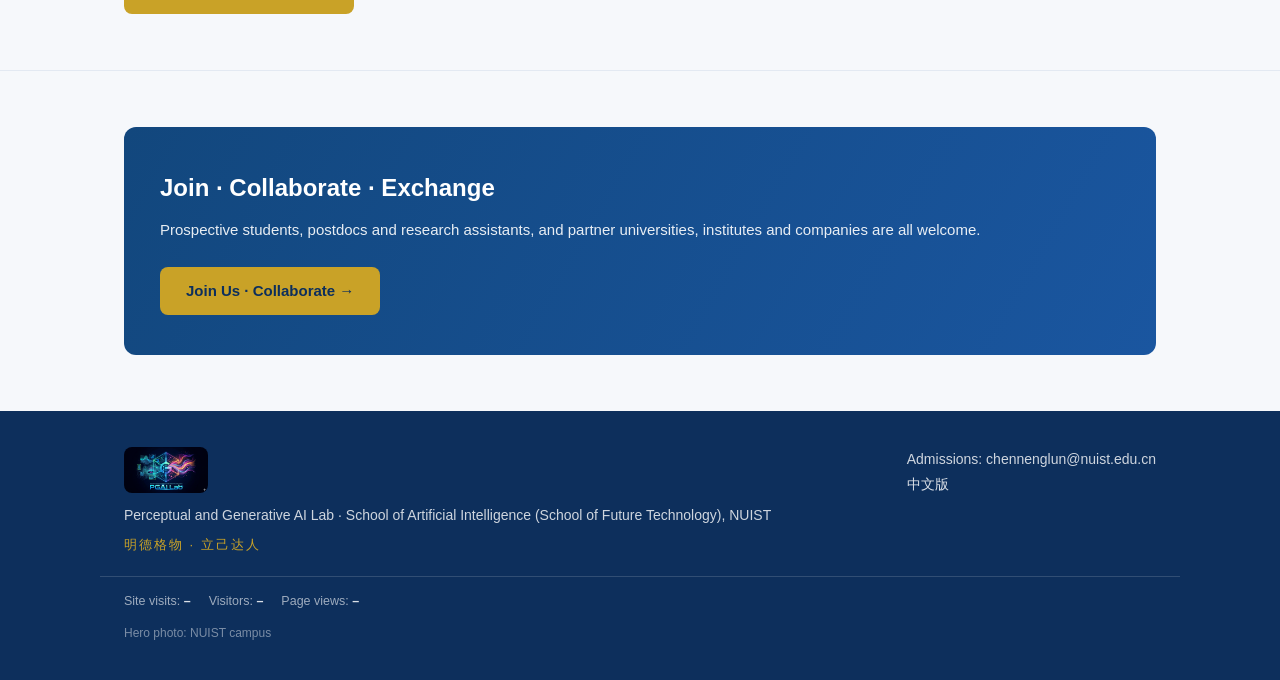
==== commit 7a46356c: "Home: replace blurry facility photos with high-res PPT originals TIFF thumbnails matched to PPT medi" ====
--- a/en/index.html
+++ b/en/index.html
@@ -154,17 +154,17 @@
     <h2 class="section-title">Facilities &amp; Resources</h2>
     <div class="card-grid">
       <div class="card">
-        <img class="card-photo" src="/assets/img/facilities/digital-twin.jpg?v=20261120b" alt="Digital Twin Engineering Center">
+        <img class="card-photo" src="/assets/img/facilities/digital-twin.jpg?v=20261120c" alt="Digital Twin Engineering Center">
         <h3>Digital Twin Engineering Center</h3>
         <p>University-level engineering platform for digital twin and virtual–real fusion applications.</p>
       </div>
       <div class="card">
-        <img class="card-photo" src="/assets/img/facilities/metaverse.jpg?v=20261120b" alt="Jiangsu Metaverse Engineering Research Center">
+        <img class="card-photo" src="/assets/img/facilities/metaverse.jpg?v=20261120c" alt="Jiangsu Metaverse Engineering Research Center">
         <h3>Jiangsu Metaverse Engineering Research Center</h3>
         <p>Provincial research center supporting key metaverse technologies and technology transfer.</p>
       </div>
       <div class="card">
-        <img class="card-photo" src="/assets/img/facilities/computing.jpg?v=20261120b" alt="High-Performance Computing Cluster server room">
+        <img class="card-photo" src="/assets/img/facilities/computing.jpg?v=20261120c" alt="High-Performance Computing Cluster server room">
         <h3>High-Performance Computing Cluster</h3>
         <p>100+ GPUs (A100, V100, RTX 5090/4090, etc.), Jetson embedded kits and industrial cameras — among the best AI compute resources in the school.</p>
       </div>
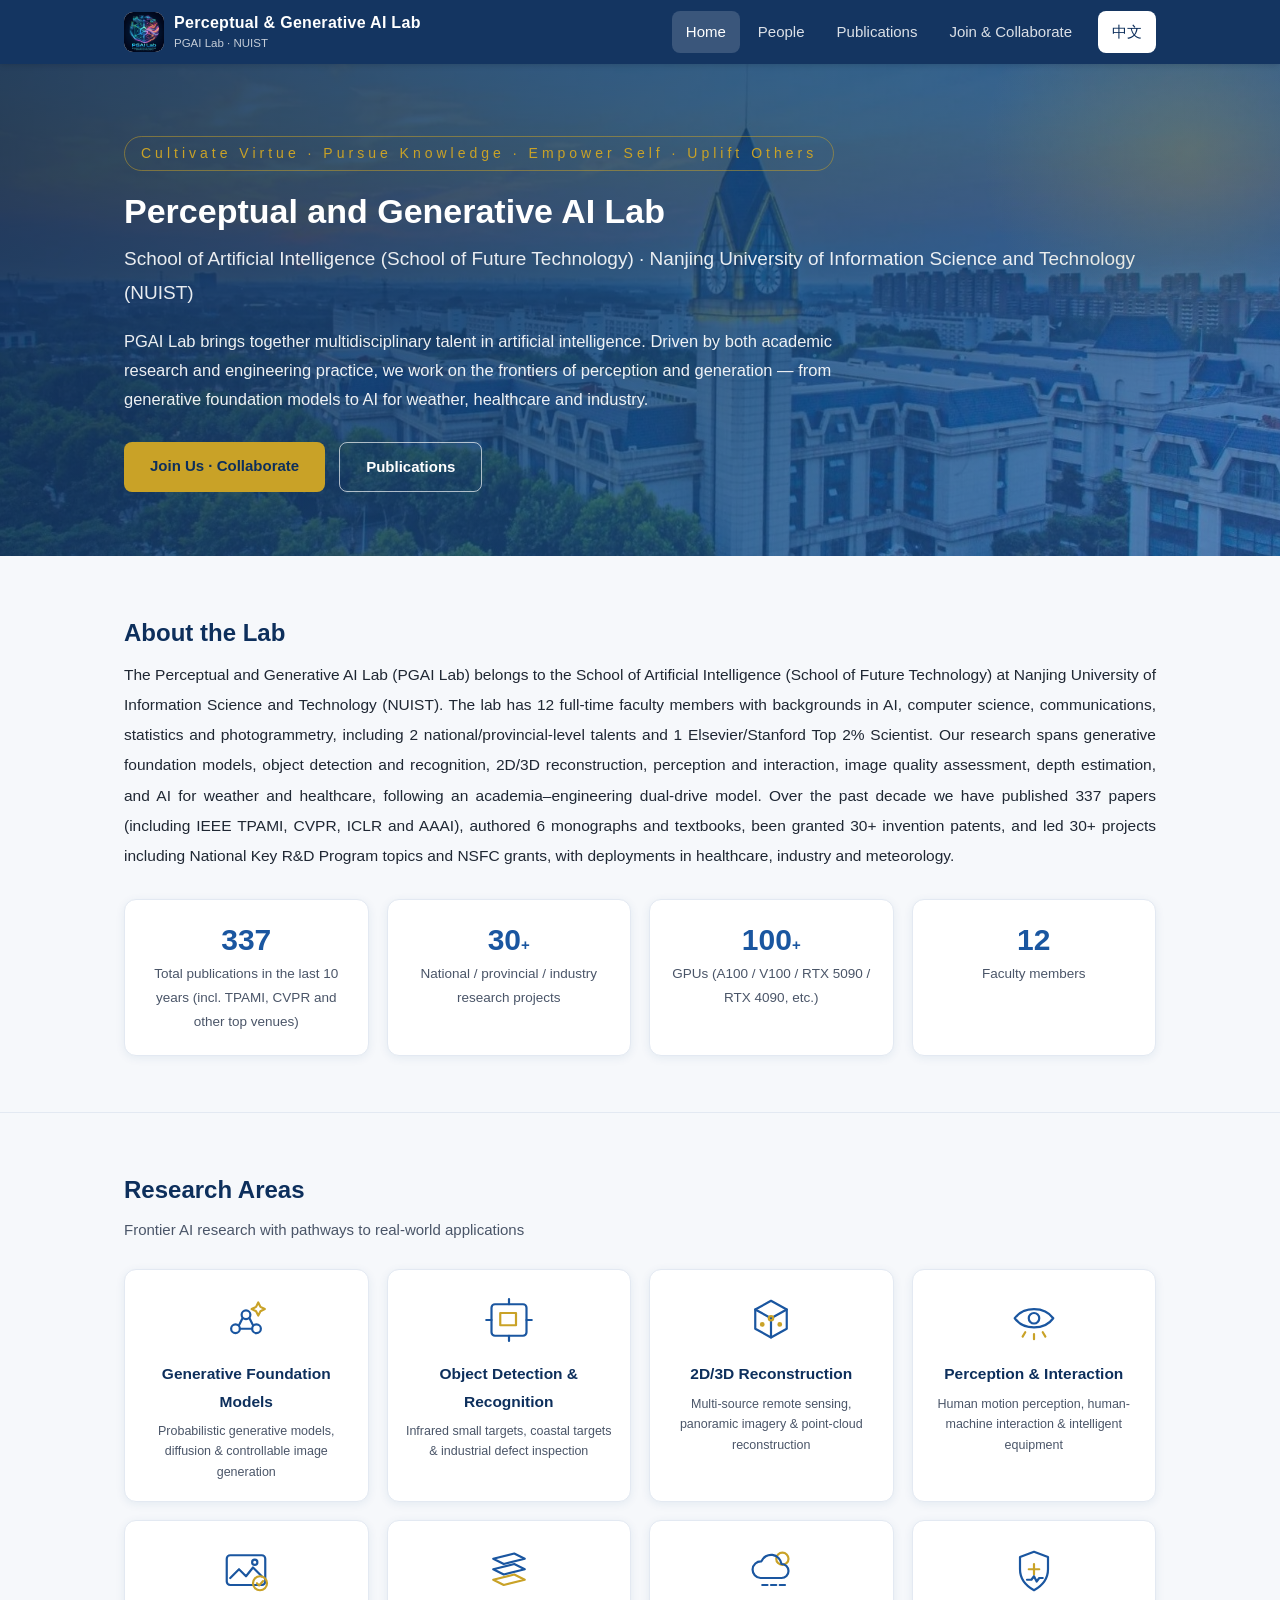
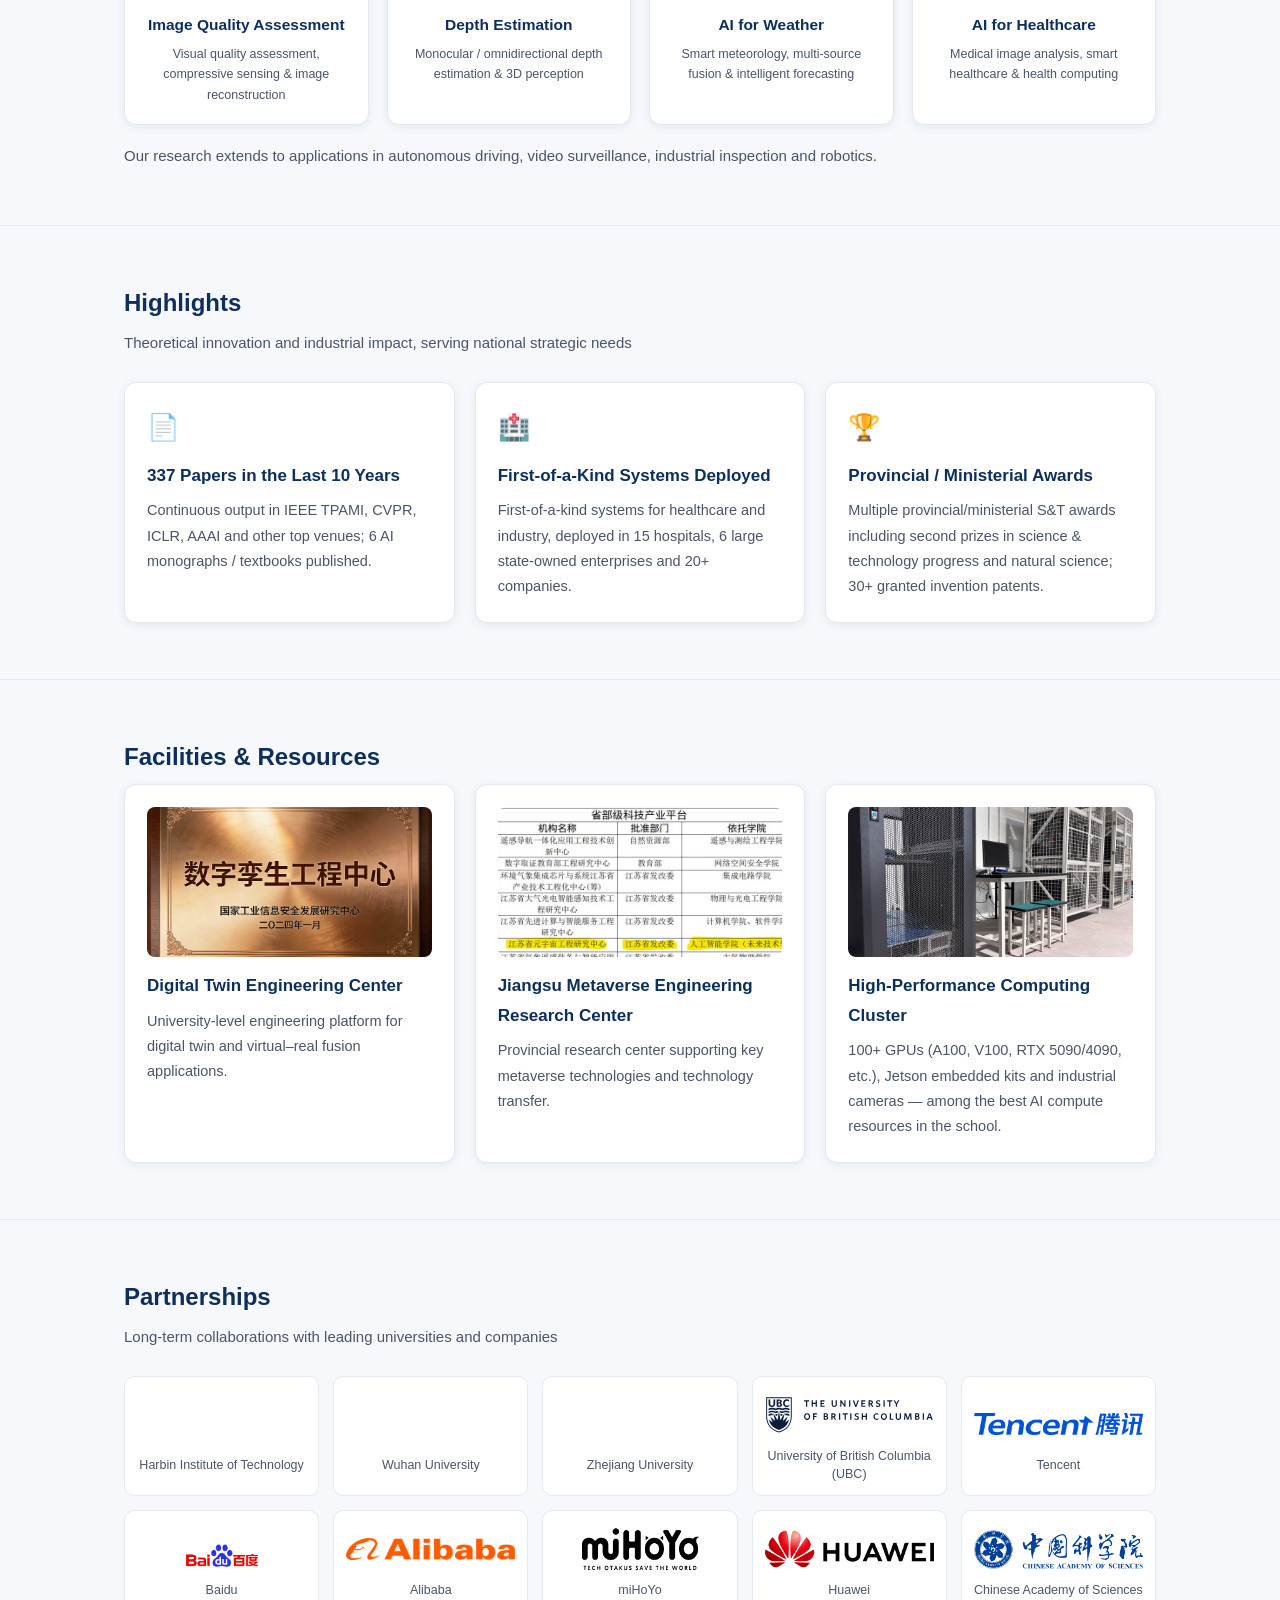
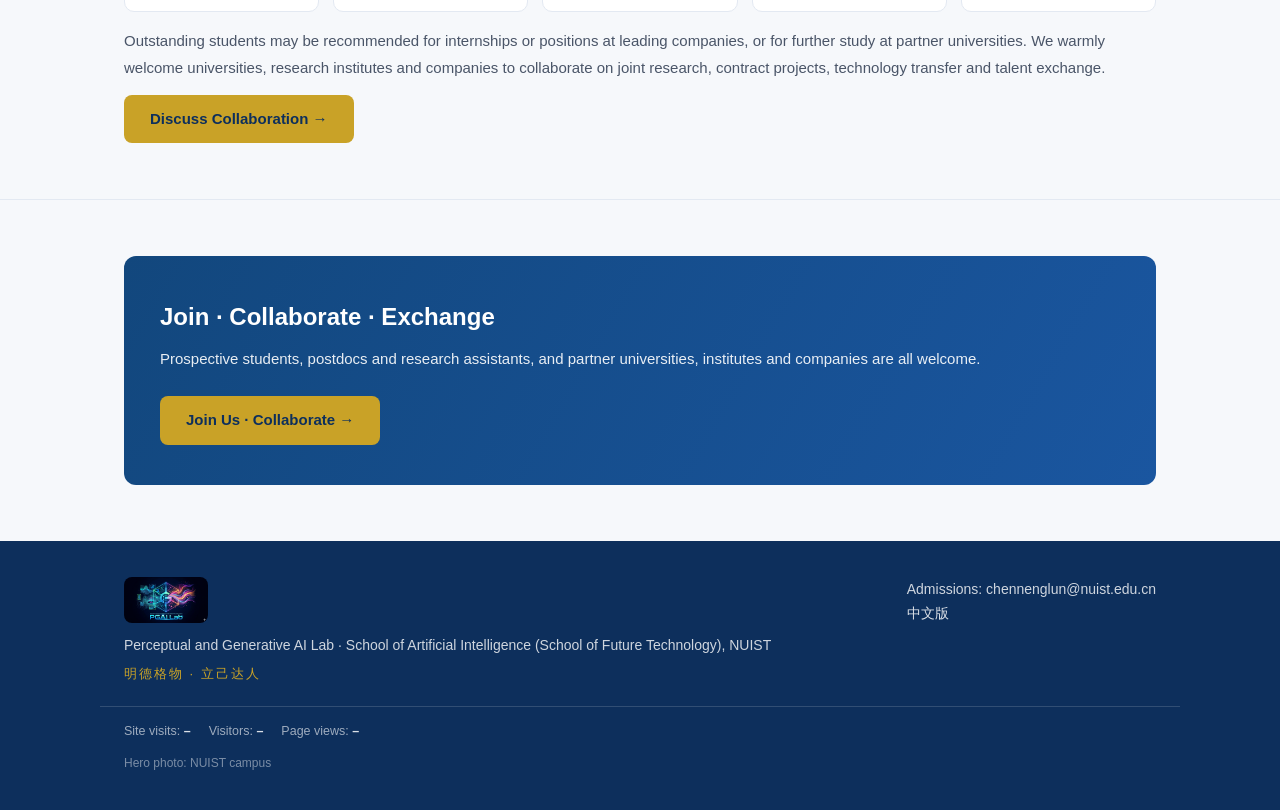
==== commit fc0af12f: "Home: partner logos in Partnerships section (zh/en) Logos from official sites (HIT/WHU/Baidu/Alibaba" ====
--- a/en/index.html
+++ b/en/index.html
@@ -6,7 +6,7 @@
   <title>PGAI Lab · School of Artificial Intelligence (School of Future Technology), NUIST</title>
   <meta name="description" content="Perceptual and Generative AI Lab (PGAI Lab) at Nanjing University of Information Science and Technology: generative models, object detection, 2D/3D reconstruction, AI for weather and healthcare.">
   <link rel="icon" type="image/png" href="/assets/img/logo-square.png">
-  <link rel="stylesheet" href="/assets/css/style.css?v=20261120b">
+  <link rel="stylesheet" href="/assets/css/style.css?v=20261120d">
 </head>
 <body>
 
@@ -176,17 +176,17 @@
   <div class="container">
     <h2 class="section-title">Partnerships</h2>
     <p class="section-sub">Long-term collaborations with leading universities and companies</p>
-    <div class="partner-row">
-      <span class="partner">Harbin Institute of Technology</span>
-      <span class="partner">Wuhan University</span>
-      <span class="partner">Zhejiang University</span>
-      <span class="partner">University of British Columbia (UBC)</span>
-      <span class="partner">Tencent</span>
-      <span class="partner">Baidu</span>
-      <span class="partner">Alibaba</span>
-      <span class="partner">miHoYo</span>
-      <span class="partner">Huawei</span>
-      <span class="partner">Chinese Academy of Sciences</span>
+    <div class="partner-grid">
+      <div class="partner-item"><img src="/assets/img/partners/hit.png" alt="Harbin Institute of Technology"><span>Harbin Institute of Technology</span></div>
+      <div class="partner-item"><img src="/assets/img/partners/whu.png" alt="Wuhan University"><span>Wuhan University</span></div>
+      <div class="partner-item"><img src="/assets/img/partners/zju.svg" alt="Zhejiang University"><span>Zhejiang University</span></div>
+      <div class="partner-item"><img src="/assets/img/partners/ubc.svg" alt="University of British Columbia"><span>University of British Columbia (UBC)</span></div>
+      <div class="partner-item"><img src="/assets/img/partners/tencent.svg" alt="Tencent"><span>Tencent</span></div>
+      <div class="partner-item"><img src="/assets/img/partners/baidu.png" alt="Baidu"><span>Baidu</span></div>
+      <div class="partner-item"><img src="/assets/img/partners/alibaba.png" alt="Alibaba"><span>Alibaba</span></div>
+      <div class="partner-item"><img src="/assets/img/partners/mihoyo.png" alt="miHoYo"><span>miHoYo</span></div>
+      <div class="partner-item"><img src="/assets/img/partners/huawei.png" alt="Huawei"><span>Huawei</span></div>
+      <div class="partner-item"><img src="/assets/img/partners/cas.png" alt="Chinese Academy of Sciences"><span>Chinese Academy of Sciences</span></div>
     </div>
     <p style="margin-top:16px;color:var(--ink-soft);font-size:15px;">
       Outstanding students may be recommended for internships or positions at leading companies,
--- a/assets/css/style.css
+++ b/assets/css/style.css
@@ -219,11 +219,14 @@
 }
 
 /* ---------- Partners ---------- */
-.partner-row { display: flex; flex-wrap: wrap; gap: 12px; }
-.partner {
-  background: var(--card); border: 1px solid var(--line); border-radius: 8px;
-  padding: 10px 20px; font-size: 14.5px; color: var(--ink); font-weight: 500;
-}
+.partner-grid { display: grid; grid-template-columns: repeat(5, 1fr); gap: 14px; }
+.partner-item {
+  background: var(--card); border: 1px solid var(--line); border-radius: 10px;
+  padding: 16px 12px 12px; display: flex; flex-direction: column;
+  align-items: center; justify-content: center; gap: 10px;
+}
+.partner-item img { height: 44px; width: 100%; object-fit: contain; }
+.partner-item span { font-size: 12.5px; color: var(--ink-soft); text-align: center; line-height: 1.45; }
 
 /* ---------- CTA ---------- */
 .cta {
@@ -286,6 +289,7 @@
   .card-grid { grid-template-columns: repeat(2, 1fr); }
   .team-grid { grid-template-columns: repeat(2, 1fr); }
   .research-grid { grid-template-columns: repeat(2, 1fr); }
+  .partner-grid { grid-template-columns: repeat(3, 1fr); }
   .main-nav {
     display: none; position: absolute; top: 64px; left: 0; right: 0;
     background: var(--blue-900); flex-direction: column; align-items: stretch;
@@ -302,5 +306,6 @@
 }
 @media (max-width: 560px) {
   .card-grid, .team-grid, .stats { grid-template-columns: 1fr; }
+  .partner-grid { grid-template-columns: repeat(2, 1fr); }
   .hero { padding: 52px 0 44px; }
 }
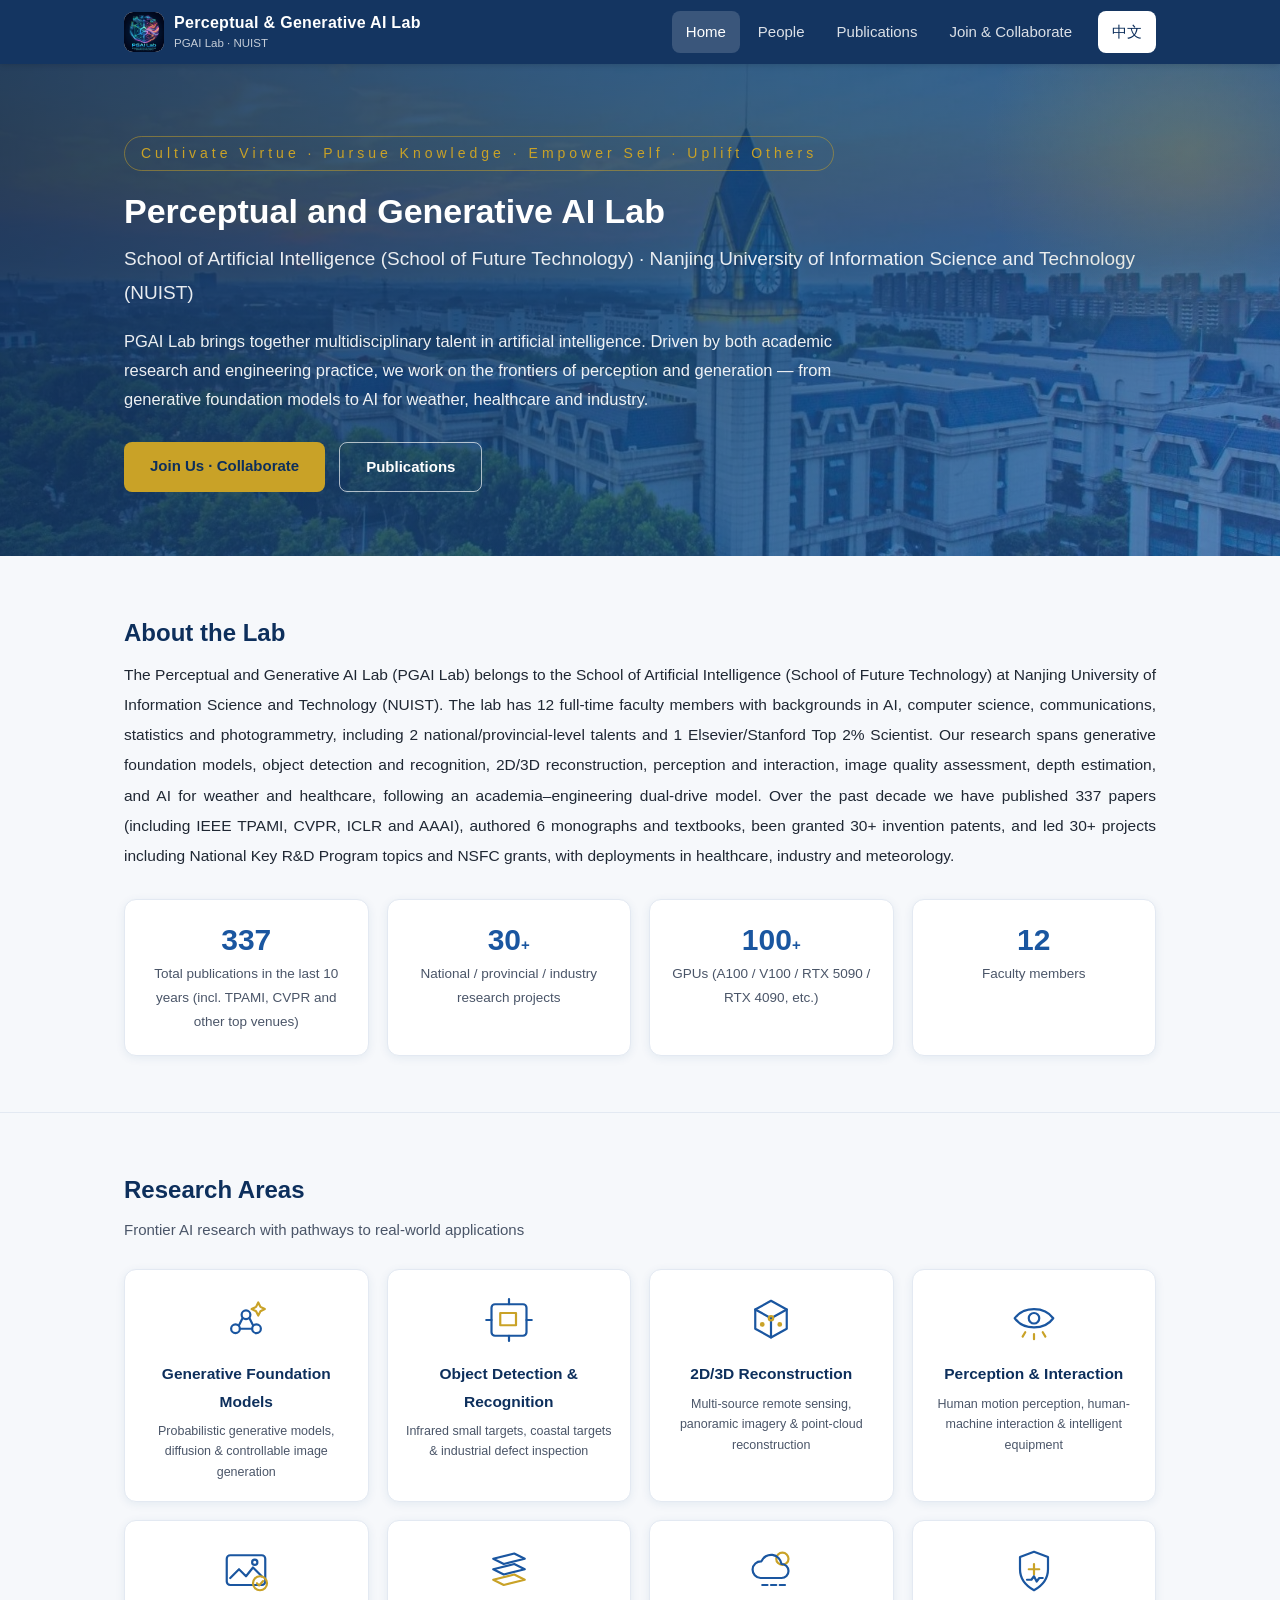
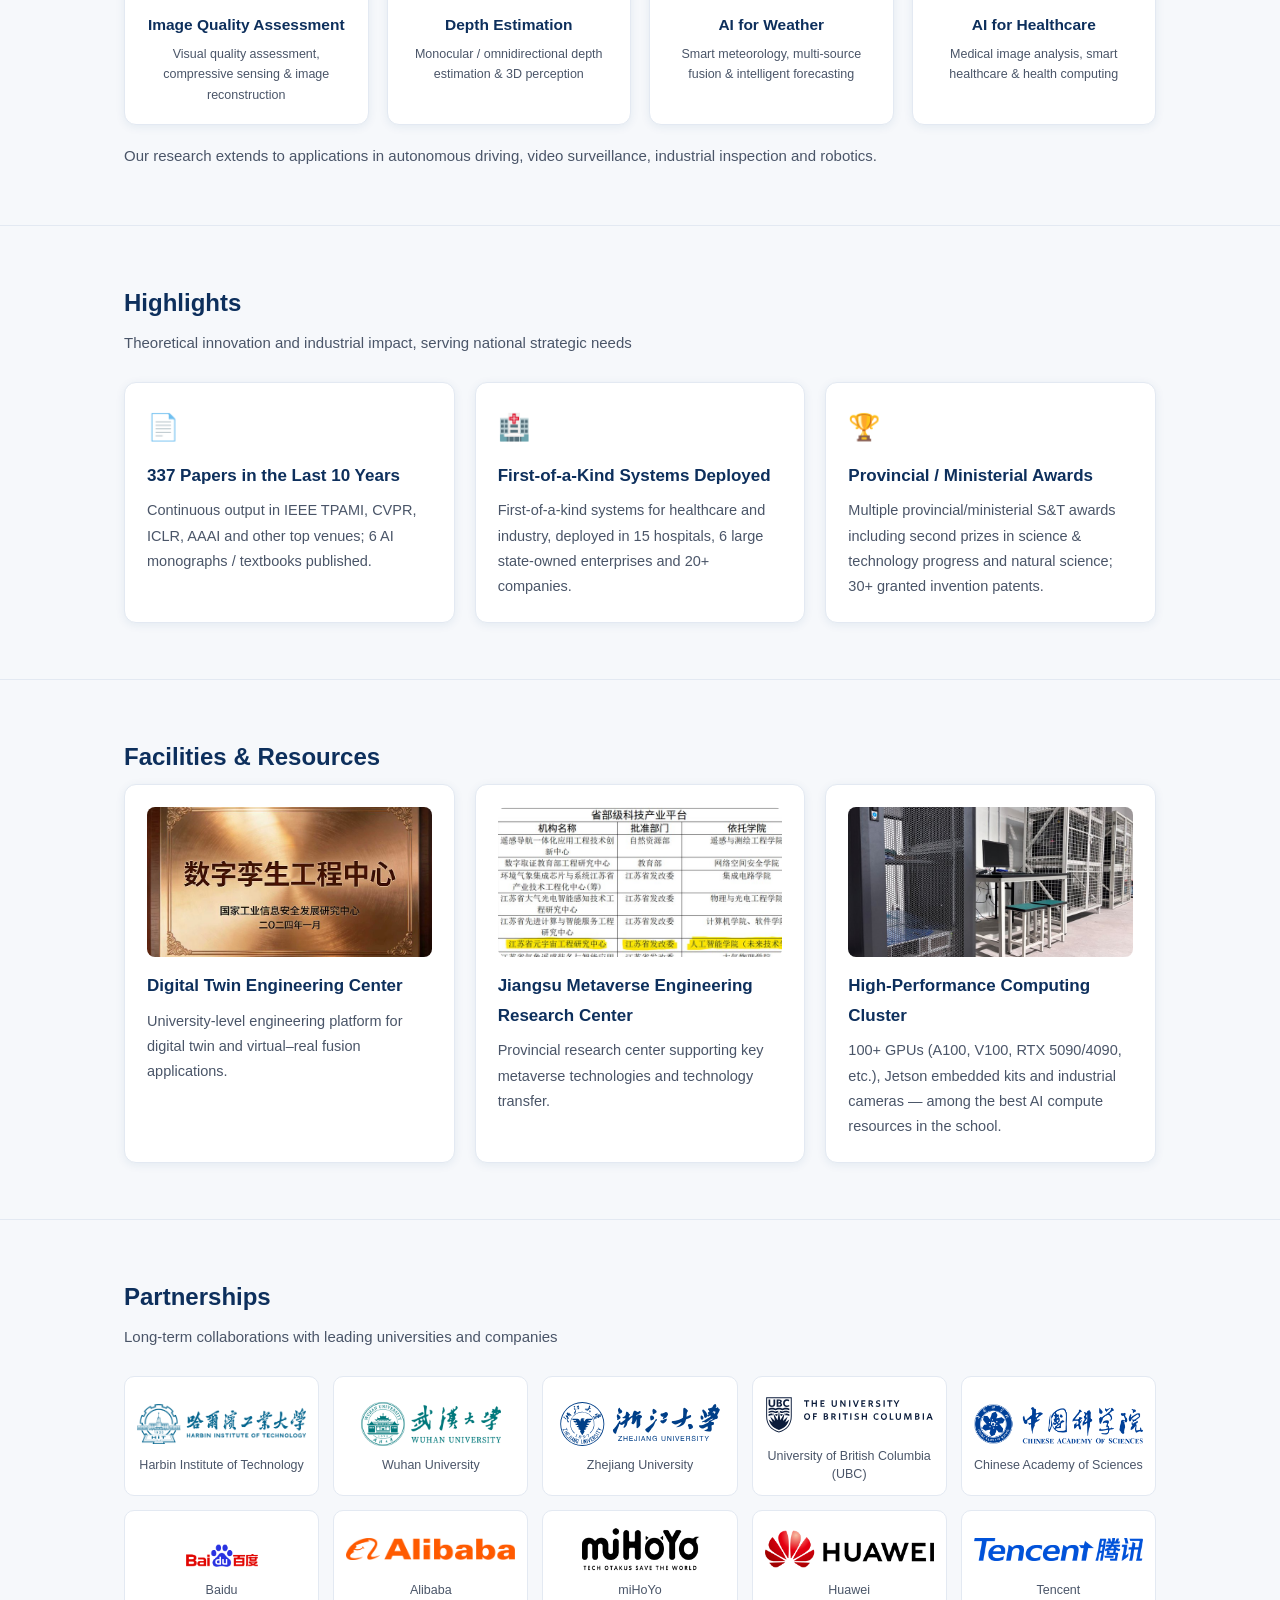
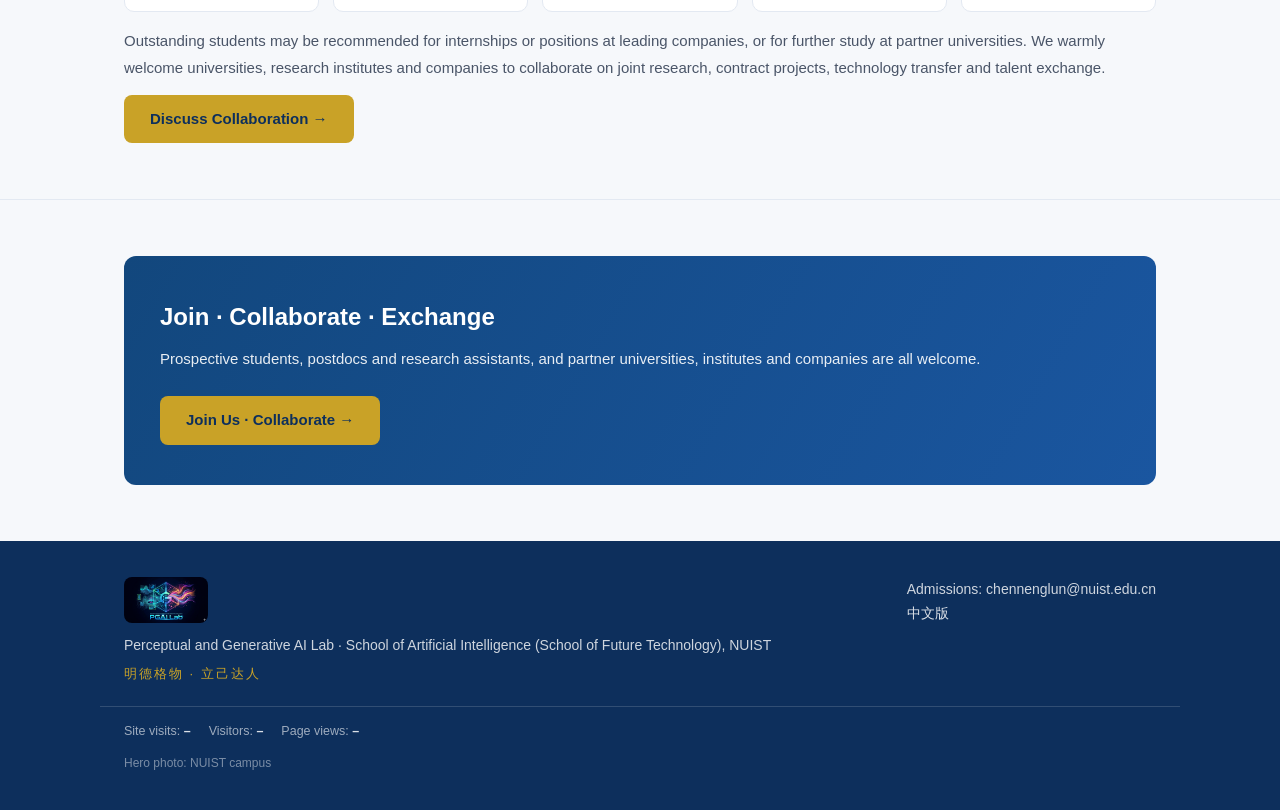
==== commit 3e163622: "Home: fix invisible white uni logos + swap Tencent/CAS order HIT/WHU/ZJU official logos are white-on" ====
--- a/en/index.html
+++ b/en/index.html
@@ -177,16 +177,16 @@
     <h2 class="section-title">Partnerships</h2>
     <p class="section-sub">Long-term collaborations with leading universities and companies</p>
     <div class="partner-grid">
-      <div class="partner-item"><img src="/assets/img/partners/hit.png" alt="Harbin Institute of Technology"><span>Harbin Institute of Technology</span></div>
-      <div class="partner-item"><img src="/assets/img/partners/whu.png" alt="Wuhan University"><span>Wuhan University</span></div>
-      <div class="partner-item"><img src="/assets/img/partners/zju.svg" alt="Zhejiang University"><span>Zhejiang University</span></div>
-      <div class="partner-item"><img src="/assets/img/partners/ubc.svg" alt="University of British Columbia"><span>University of British Columbia (UBC)</span></div>
-      <div class="partner-item"><img src="/assets/img/partners/tencent.svg" alt="Tencent"><span>Tencent</span></div>
-      <div class="partner-item"><img src="/assets/img/partners/baidu.png" alt="Baidu"><span>Baidu</span></div>
-      <div class="partner-item"><img src="/assets/img/partners/alibaba.png" alt="Alibaba"><span>Alibaba</span></div>
-      <div class="partner-item"><img src="/assets/img/partners/mihoyo.png" alt="miHoYo"><span>miHoYo</span></div>
-      <div class="partner-item"><img src="/assets/img/partners/huawei.png" alt="Huawei"><span>Huawei</span></div>
-      <div class="partner-item"><img src="/assets/img/partners/cas.png" alt="Chinese Academy of Sciences"><span>Chinese Academy of Sciences</span></div>
+      <div class="partner-item"><img src="/assets/img/partners/hit.png?v=20261120e" alt="Harbin Institute of Technology"><span>Harbin Institute of Technology</span></div>
+      <div class="partner-item"><img src="/assets/img/partners/whu.png?v=20261120e" alt="Wuhan University"><span>Wuhan University</span></div>
+      <div class="partner-item"><img src="/assets/img/partners/zju.svg?v=20261120e" alt="Zhejiang University"><span>Zhejiang University</span></div>
+      <div class="partner-item"><img src="/assets/img/partners/ubc.svg?v=20261120e" alt="University of British Columbia"><span>University of British Columbia (UBC)</span></div>
+      <div class="partner-item"><img src="/assets/img/partners/cas.png?v=20261120e" alt="Chinese Academy of Sciences"><span>Chinese Academy of Sciences</span></div>
+      <div class="partner-item"><img src="/assets/img/partners/baidu.png?v=20261120e" alt="Baidu"><span>Baidu</span></div>
+      <div class="partner-item"><img src="/assets/img/partners/alibaba.png?v=20261120e" alt="Alibaba"><span>Alibaba</span></div>
+      <div class="partner-item"><img src="/assets/img/partners/mihoyo.png?v=20261120e" alt="miHoYo"><span>miHoYo</span></div>
+      <div class="partner-item"><img src="/assets/img/partners/huawei.png?v=20261120e" alt="Huawei"><span>Huawei</span></div>
+      <div class="partner-item"><img src="/assets/img/partners/tencent.svg?v=20261120e" alt="Tencent"><span>Tencent</span></div>
     </div>
     <p style="margin-top:16px;color:var(--ink-soft);font-size:15px;">
       Outstanding students may be recommended for internships or positions at leading companies,
